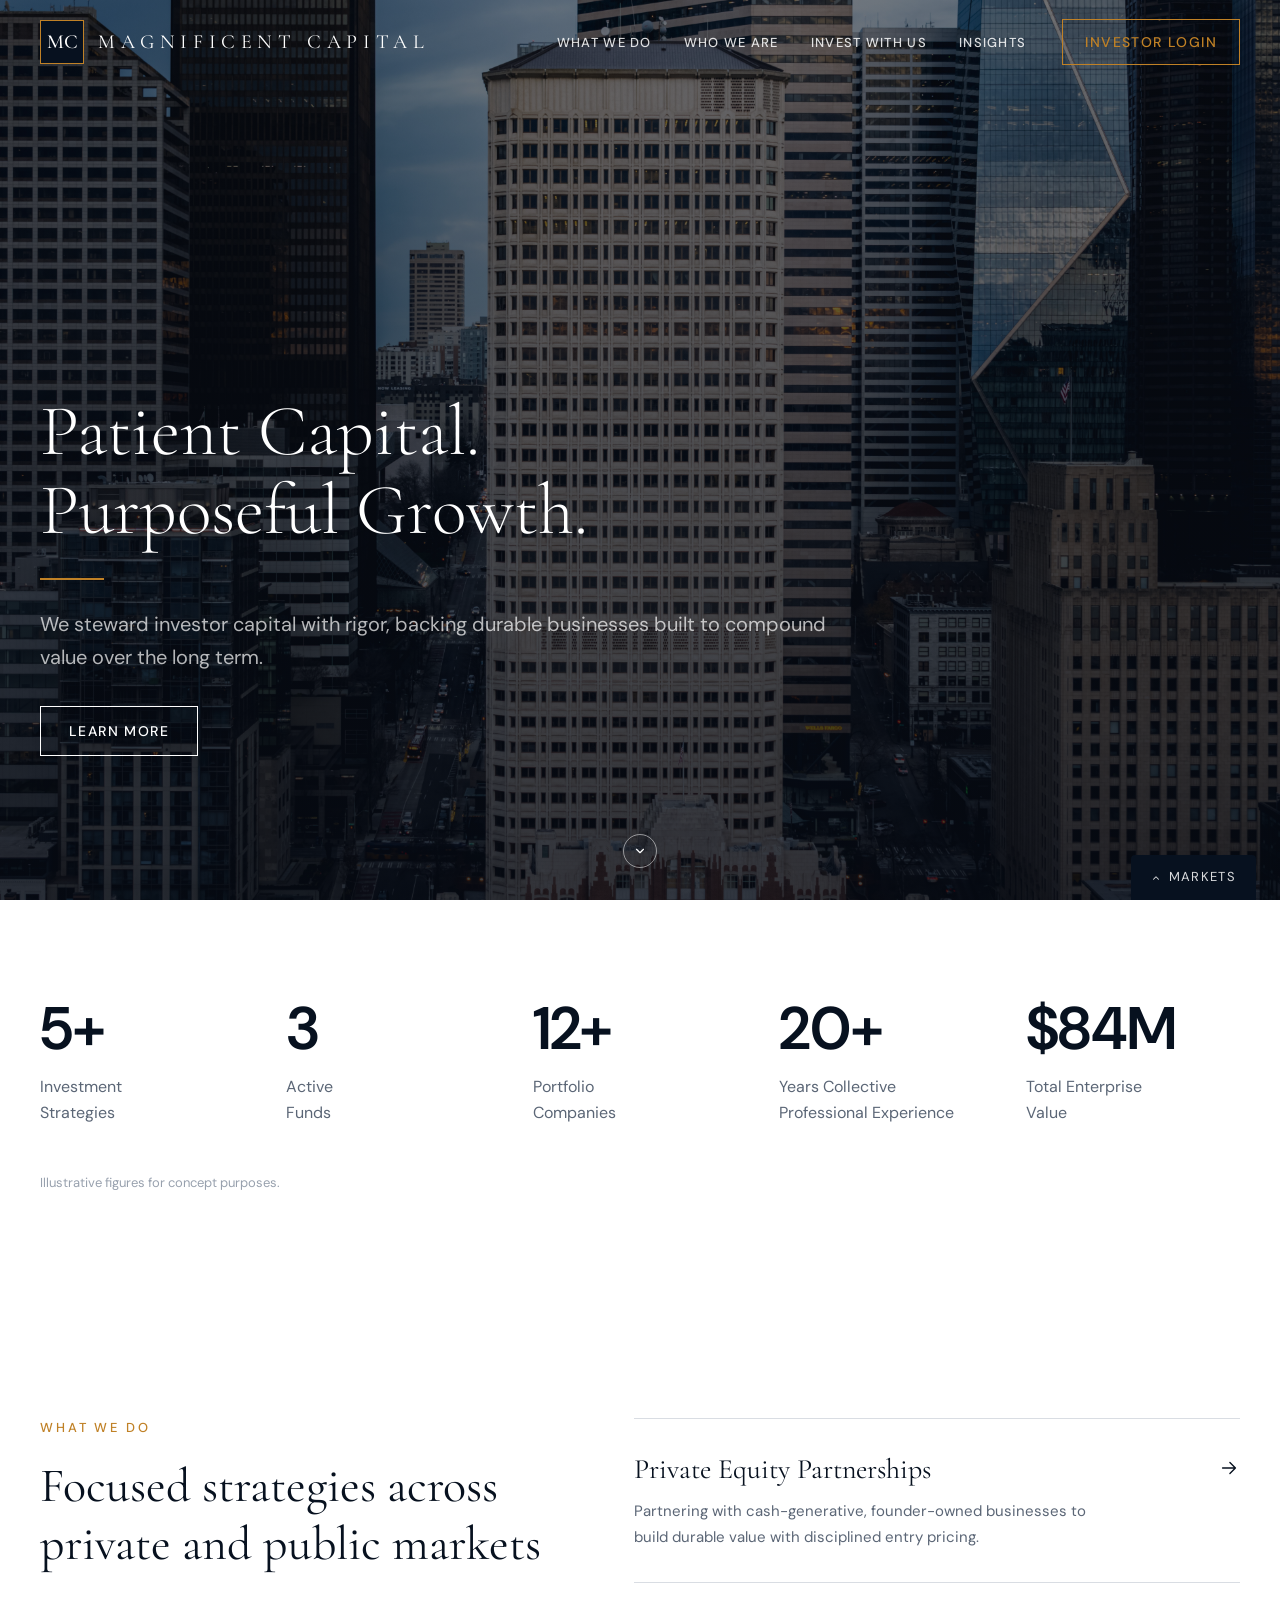
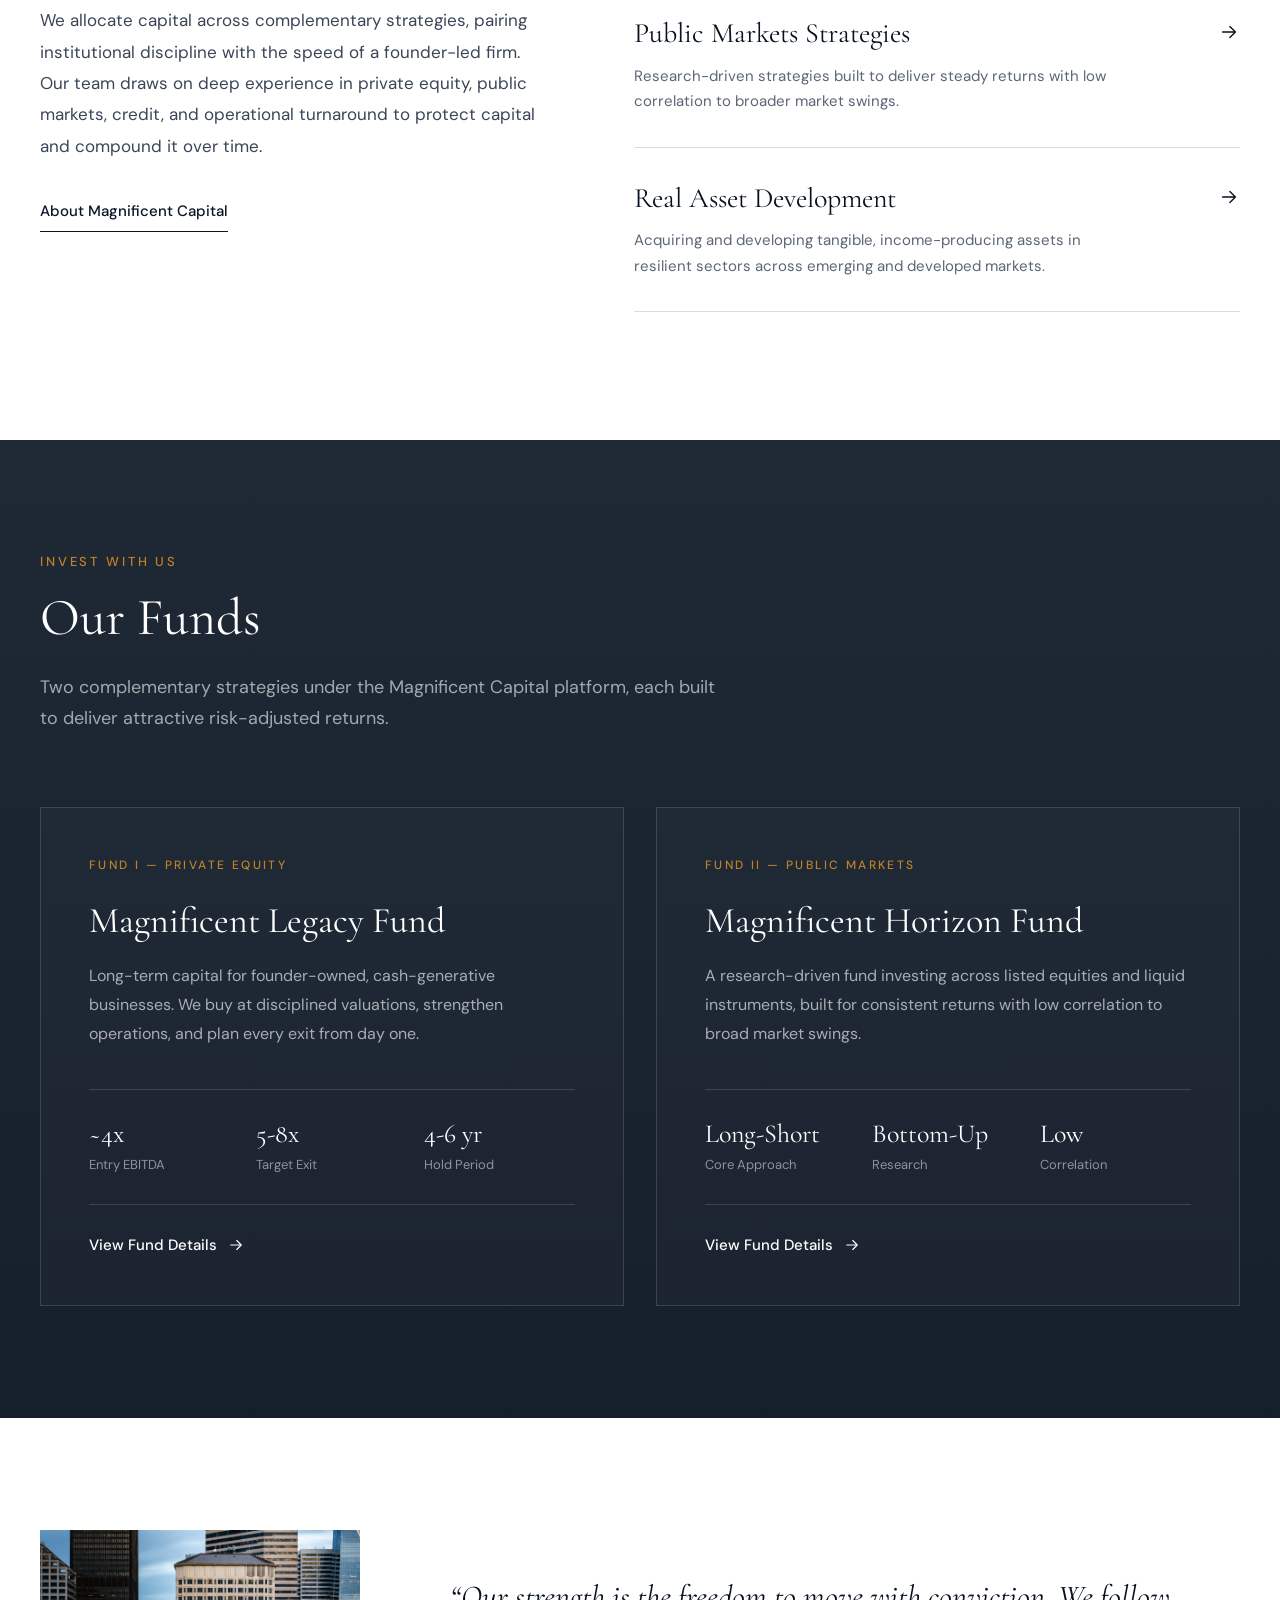
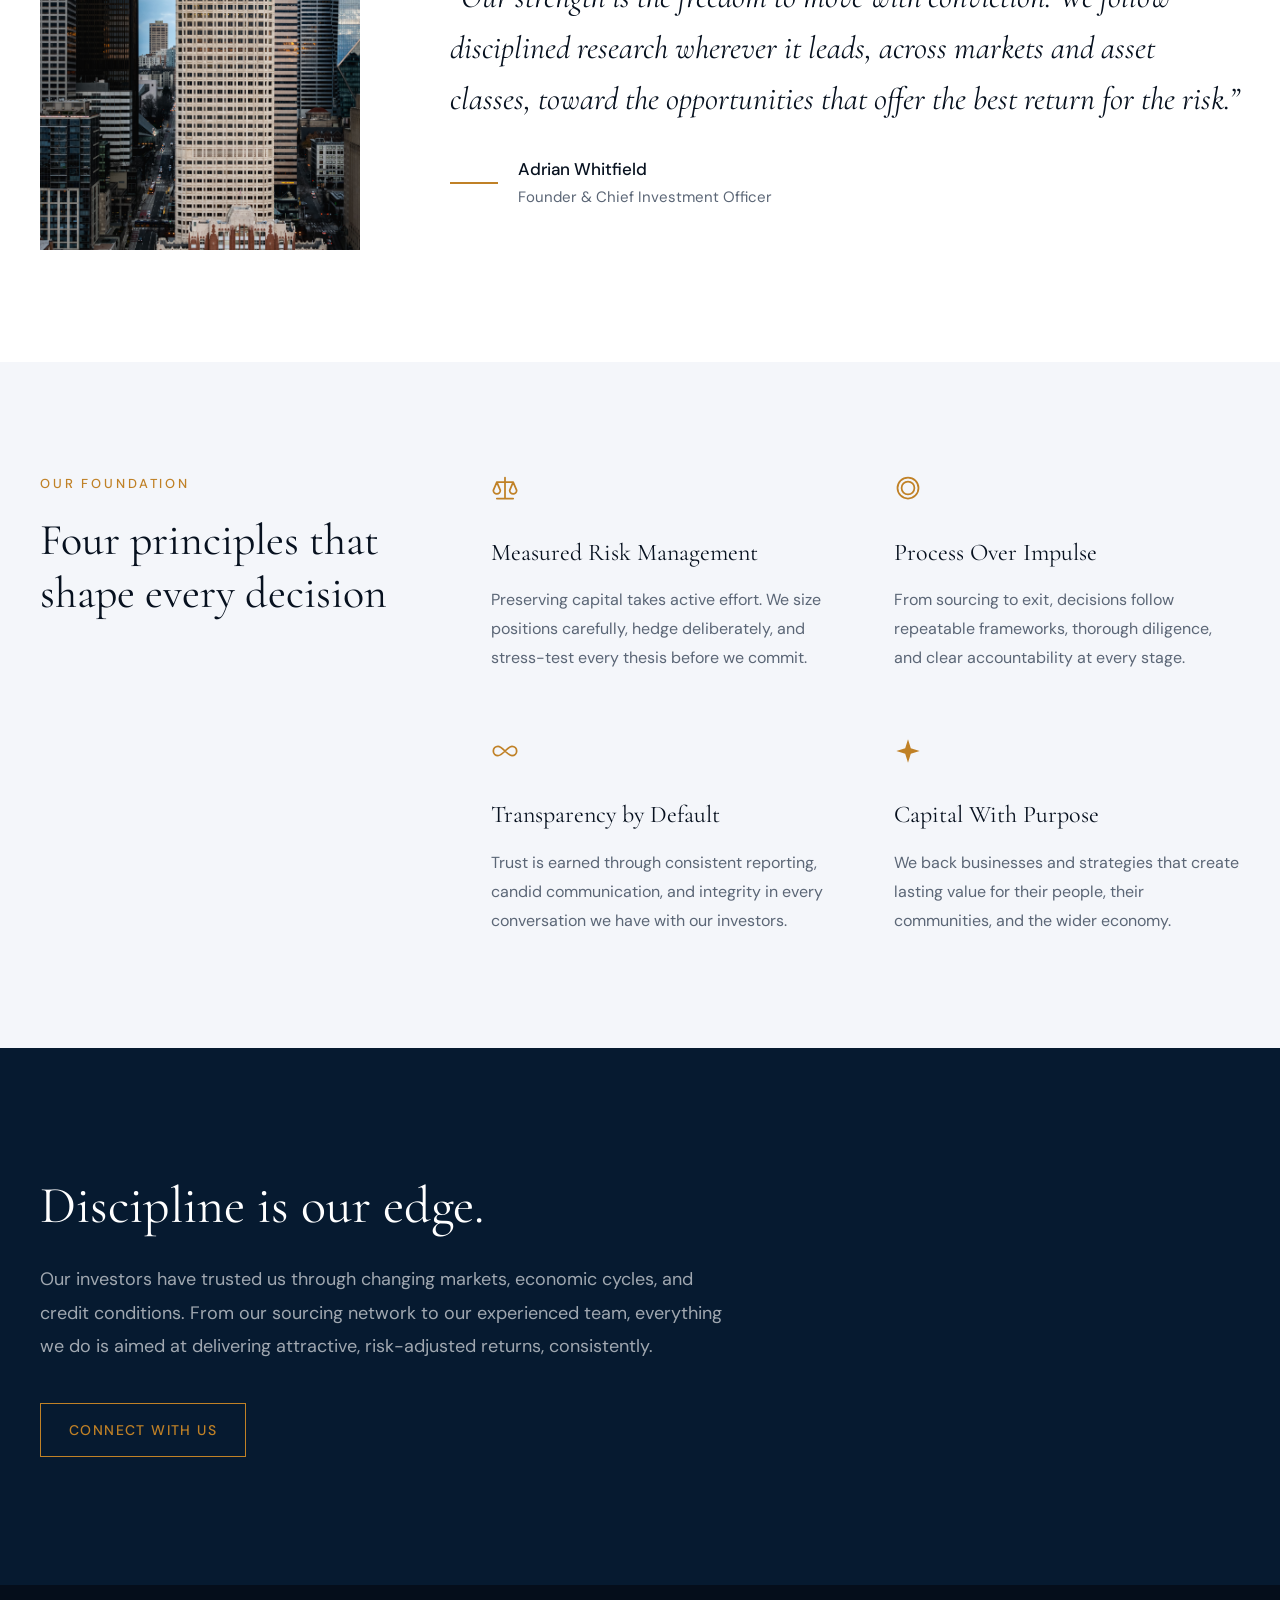
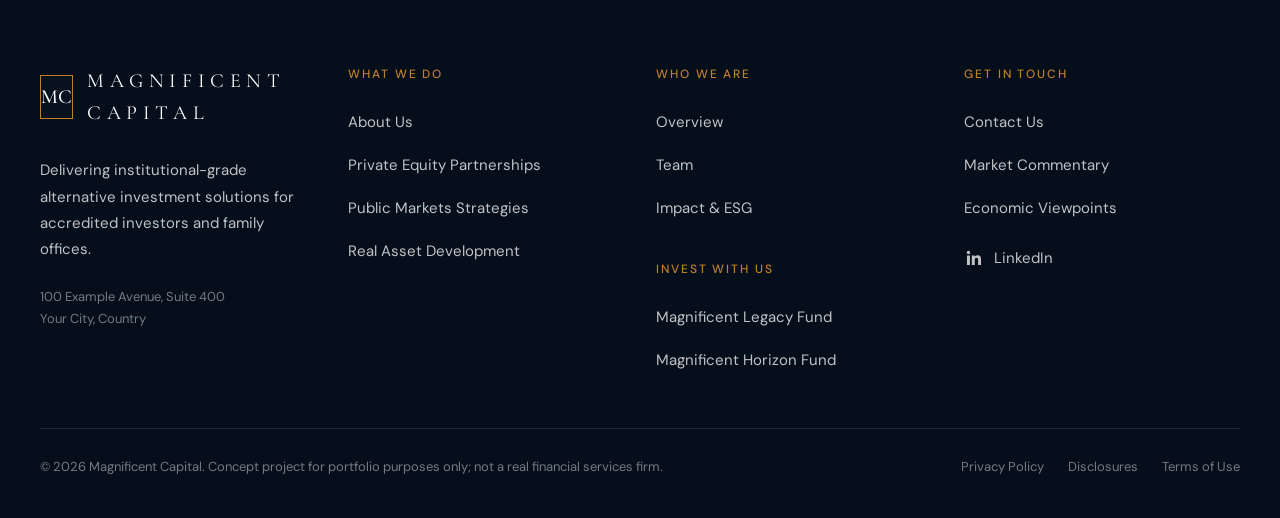
==== index.html @ b7d7e0aa "homepage" ====
<!DOCTYPE html>
<html lang="en">
<head>
  <meta charset="UTF-8">
  <meta name="viewport" content="width=device-width, initial-scale=1">
  <title>Magnificent Capital | Alternative Asset Management</title>
  <meta name="description" content="Magnificent Capital - concept website build.">
  <link rel="preconnect" href="https://fonts.googleapis.com">
  <link rel="preconnect" href="https://fonts.gstatic.com" crossorigin>
  <link href="https://fonts.googleapis.com/css2?family=Cormorant+Garamond:wght@300;400;500&family=DM+Sans:wght@400;500;600&display=swap" rel="stylesheet">
  <link rel="stylesheet" href="css/base.css">
  <link rel="stylesheet" href="css/sections.css">
</head>
<body>

  <header class="site-header" id="header">
    <div class="header-inner">
      <a href="#top" class="brand" aria-label="Magnificent Capital home">
        <span class="brand-mark">MC</span>
        <span class="brand-name">Magnificent Capital</span>
      </a>

      <button class="nav-toggle" aria-expanded="false" aria-controls="primary-nav" aria-label="Toggle menu">
        <span></span><span></span><span></span>
      </button>

      <nav class="primary-nav" id="primary-nav" aria-label="Primary">
        <ul>
          <li><a href="#what-we-do">What We Do</a></li>
          <li><a href="#who-we-are">Who We Are</a></li>
          <li><a href="#invest">Invest With Us</a></li>
          <li><a href="#insights">Insights</a></li>
        </ul>
        <a href="#" class="btn btn-gold">Investor Login</a>
      </nav>
    </div>
  </header>

  <main>
    <section class="hero" id="top">
      <div class="container hero-content">
        <h1>Patient Capital.<br>Purposeful Growth.</h1>
        <span class="hero-rule" aria-hidden="true"></span>
        <p>We steward investor capital with rigor, backing durable businesses built to compound value over the long term.</p>
        <a href="#stats" class="btn">Learn More</a>
      </div>

      <a href="#stats" class="scroll-cue" aria-label="Scroll to next section">
        <svg width="14" height="14" viewBox="0 0 24 24" fill="none" stroke="currentColor" stroke-width="2" stroke-linecap="round" stroke-linejoin="round"><path d="m6 9 6 6 6-6"/></svg>
      </a>
    </section>

    <section class="stats section" id="stats">
      <div class="container">
        <ul class="stats-grid">
          <li>
            <span class="stat-number" data-count="5" data-suffix="+">5+</span>
            <span class="stat-label">Investment<br>Strategies</span>
          </li>
          <li>
            <span class="stat-number" data-count="3">3</span>
            <span class="stat-label">Active<br>Funds</span>
          </li>
          <li>
            <span class="stat-number" data-count="12" data-suffix="+">12+</span>
            <span class="stat-label">Portfolio<br>Companies</span>
          </li>
          <li>
            <span class="stat-number" data-count="20" data-suffix="+">20+</span>
            <span class="stat-label">Years Collective<br>Professional Experience</span>
          </li>
          <li>
            <span class="stat-number" data-count="85" data-prefix="$" data-suffix="M">$85M</span>
            <span class="stat-label">Total Enterprise<br>Value</span>
          </li>
        </ul>
        <p class="stats-note">Illustrative figures for concept purposes.</p>
      </div>
    </section>
    <section class="what-we-do section" id="what-we-do">
        <div class="container wwd-grid">
  
          <div class="wwd-intro">
            <p class="eyebrow">What We Do</p>
            <h2>Focused strategies across private and public markets</h2>
            <p class="wwd-text">
              We allocate capital across complementary strategies, pairing institutional discipline
              with the speed of a founder-led firm. Our team draws on deep experience in private
              equity, public markets, credit, and operational turnaround to protect capital
              and compound it over time.
            </p>
            <a href="#who-we-are" class="link-underline">About Magnificent Capital</a>
          </div>
  
          <ul class="wwd-list">
            <li>
              <a href="#" class="wwd-item">
                <div>
                  <h3>Private Equity Partnerships</h3>
                  <p>Partnering with cash-generative, founder-owned businesses to build durable value with disciplined entry pricing.</p>
                </div>
                <svg class="arrow" width="22" height="22" viewBox="0 0 24 24" fill="none" stroke="currentColor" stroke-width="1.5" stroke-linecap="round" stroke-linejoin="round" aria-hidden="true"><path d="M5 12h14M13 6l6 6-6 6"/></svg>
              </a>
            </li>
            <li>
              <a href="#" class="wwd-item">
                <div>
                  <h3>Public Markets Strategies</h3>
                  <p>Research-driven strategies built to deliver steady returns with low correlation to broader market swings.</p>
                </div>
                <svg class="arrow" width="22" height="22" viewBox="0 0 24 24" fill="none" stroke="currentColor" stroke-width="1.5" stroke-linecap="round" stroke-linejoin="round" aria-hidden="true"><path d="M5 12h14M13 6l6 6-6 6"/></svg>
              </a>
            </li>
            <li>
              <a href="#" class="wwd-item">
                <div>
                  <h3>Real Asset Development</h3>
                  <p>Acquiring and developing tangible, income-producing assets in resilient sectors across emerging and developed markets.</p>
                </div>
                <svg class="arrow" width="22" height="22" viewBox="0 0 24 24" fill="none" stroke="currentColor" stroke-width="1.5" stroke-linecap="round" stroke-linejoin="round" aria-hidden="true"><path d="M5 12h14M13 6l6 6-6 6"/></svg>
              </a>
            </li>
          </ul>
  
        </div>
      </section>
      <section class="funds section" id="invest">
        <div class="container">
  
          <div class="funds-head">
            <p class="eyebrow">Invest With Us</p>
            <h2>Our Funds</h2>
            <p class="funds-lead">
              Two complementary strategies under the Magnificent Capital platform,
              each built to deliver attractive risk-adjusted returns.
            </p>
          </div>
  
          <div class="funds-grid">
  
            <article class="fund-card">
              <p class="fund-tag">Fund I — Private Equity</p>
              <h3>Magnificent Legacy Fund</h3>
              <p class="fund-desc">
                Long-term capital for founder-owned, cash-generative businesses. We buy at
                disciplined valuations, strengthen operations, and plan every exit from day one.
              </p>
              <ul class="fund-metrics">
                <li><span class="metric-value">~4x</span><span class="metric-label">Entry EBITDA</span></li>
                <li><span class="metric-value">5-8x</span><span class="metric-label">Target Exit</span></li>
                <li><span class="metric-value">4-6 yr</span><span class="metric-label">Hold Period</span></li>
              </ul>
              <a href="#" class="fund-link">
                View Fund Details
                <svg width="18" height="18" viewBox="0 0 24 24" fill="none" stroke="currentColor" stroke-width="1.5" stroke-linecap="round" stroke-linejoin="round" aria-hidden="true"><path d="M5 12h14M13 6l6 6-6 6"/></svg>
              </a>
            </article>
  
            <article class="fund-card">
              <p class="fund-tag">Fund II — Public Markets</p>
              <h3>Magnificent Horizon Fund</h3>
              <p class="fund-desc">
                A research-driven fund investing across listed equities and liquid instruments,
                built for consistent returns with low correlation to broad market swings.
              </p>
              <ul class="fund-metrics">
                <li><span class="metric-value">Long-Short</span><span class="metric-label">Core Approach</span></li>
                <li><span class="metric-value">Bottom-Up</span><span class="metric-label">Research</span></li>
                <li><span class="metric-value">Low</span><span class="metric-label">Correlation</span></li>
              </ul>
              <a href="#" class="fund-link">
                View Fund Details
                <svg width="18" height="18" viewBox="0 0 24 24" fill="none" stroke="currentColor" stroke-width="1.5" stroke-linecap="round" stroke-linejoin="round" aria-hidden="true"><path d="M5 12h14M13 6l6 6-6 6"/></svg>
              </a>
            </article>
  
          </div>
        </div>
      </section>
      <section class="quote section" id="who-we-are">
        <div class="container quote-grid">
  
          <div class="quote-media">
            <img src="assets/images/texture-skyline.jpg" alt="City skyline at golden hour" loading="lazy">
          </div>
  
          <figure class="quote-body">
            <blockquote>
              <p>&ldquo;Our strength is the freedom to move with conviction. We follow disciplined research wherever it leads, across markets and asset classes, toward the opportunities that offer the best return for the risk.&rdquo;</p>
            </blockquote>
            <figcaption>
              <span class="quote-rule" aria-hidden="true"></span>
              <div>
                <span class="quote-name">Adrian Whitfield</span>
                <span class="quote-role">Founder &amp; Chief Investment Officer</span>
              </div>
            </figcaption>
          </figure>
  
        </div>
      </section>
      <section class="pillars section" id="foundation">
        <div class="container pillars-grid">
  
          <div class="pillars-intro">
            <p class="eyebrow">Our Foundation</p>
            <h2>Four principles that shape every decision</h2>
          </div>
  
          <ul class="pillars-list">
            <li class="pillar">
              <svg class="pillar-icon" width="28" height="28" viewBox="0 0 24 24" fill="none" stroke="currentColor" stroke-width="1.5" stroke-linecap="round" stroke-linejoin="round" aria-hidden="true"><path d="M12 3v18M5 21h14M5 7h14M5 7l-3 7a3 3 0 0 0 6 0L5 7zM19 7l-3 7a3 3 0 0 0 6 0l-3-7z"/></svg>
              <h3>Measured Risk Management</h3>
              <p>Preserving capital takes active effort. We size positions carefully, hedge deliberately, and stress-test every thesis before we commit.</p>
            </li>
            <li class="pillar">
              <svg class="pillar-icon" width="28" height="28" viewBox="0 0 24 24" fill="none" stroke="currentColor" stroke-width="1.5" aria-hidden="true"><circle cx="12" cy="12" r="9"/><circle cx="12" cy="12" r="5.5"/></svg>
              <h3>Process Over Impulse</h3>
              <p>From sourcing to exit, decisions follow repeatable frameworks, thorough diligence, and clear accountability at every stage.</p>
            </li>
            <li class="pillar">
              <svg class="pillar-icon" width="28" height="28" viewBox="0 0 24 24" fill="none" stroke="currentColor" stroke-width="1.5" stroke-linecap="round" stroke-linejoin="round" aria-hidden="true"><path d="M6 8a4 4 0 1 0 0 8c4 0 8-8 12-8a4 4 0 1 1 0 8c-4 0-8-8-12-8z"/></svg>
              <h3>Transparency by Default</h3>
              <p>Trust is earned through consistent reporting, candid communication, and integrity in every conversation we have with our investors.</p>
            </li>
            <li class="pillar">
              <svg class="pillar-icon" width="28" height="28" viewBox="0 0 24 24" fill="currentColor" aria-hidden="true"><path d="M12 2l2.4 7.6L22 12l-7.6 2.4L12 22l-2.4-7.6L2 12l7.6-2.4z"/></svg>
              <h3>Capital With Purpose</h3>
              <p>We back businesses and strategies that create lasting value for their people, their communities, and the wider economy.</p>
            </li>
          </ul>
  
        </div>
      </section>
  
      <section class="cta section" id="contact">
        <div class="container">
          <h2>Discipline is our edge.</h2>
          <p>
            Our investors have trusted us through changing markets, economic cycles, and credit
            conditions. From our sourcing network to our experienced team, everything we do is
            aimed at delivering attractive, risk-adjusted returns, consistently.
          </p>
          <a href="#" class="btn btn-gold btn-lg">Connect With Us</a>
        </div>
      </section>
  </main>
  <footer class="site-footer">
    <div class="container">

      <div class="footer-grid">

        <div class="footer-brand">
          <a href="#top" class="brand" aria-label="Magnificent Capital home">
            <span class="brand-mark">MC</span>
            <span class="brand-name">Magnificent Capital</span>
          </a>
          <p class="footer-about">
            Delivering institutional-grade alternative investment solutions for
            accredited investors and family offices.
          </p>
          <address class="footer-address">
            100 Example Avenue, Suite 400<br>
            Your City, Country
          </address>
        </div>

        <nav class="footer-col" aria-label="What we do">
          <h4>What We Do</h4>
          <ul>
            <li><a href="#what-we-do">About Us</a></li>
            <li><a href="#">Private Equity Partnerships</a></li>
            <li><a href="#">Public Markets Strategies</a></li>
            <li><a href="#">Real Asset Development</a></li>
          </ul>
        </nav>

        <div class="footer-col">
          <nav aria-label="Who we are">
            <h4>Who We Are</h4>
            <ul>
              <li><a href="#who-we-are">Overview</a></li>
              <li><a href="#">Team</a></li>
              <li><a href="#foundation">Impact &amp; ESG</a></li>
            </ul>
          </nav>
          <nav aria-label="Invest with us" class="footer-subgroup">
            <h4>Invest With Us</h4>
            <ul>
              <li><a href="#invest">Magnificent Legacy Fund</a></li>
              <li><a href="#invest">Magnificent Horizon Fund</a></li>
            </ul>
          </nav>
        </div>

        <nav class="footer-col" aria-label="Get in touch">
          <h4>Get In Touch</h4>
          <ul>
            <li><a href="#contact">Contact Us</a></li>
            <li><a href="#">Market Commentary</a></li>
            <li><a href="#">Economic Viewpoints</a></li>
            <li>
              <a href="#" class="footer-social">
                <svg width="20" height="20" viewBox="0 0 24 24" fill="currentColor" aria-hidden="true"><path d="M20.45 20.45h-3.56v-5.57c0-1.33-.03-3.04-1.85-3.04-1.86 0-2.14 1.45-2.14 2.94v5.67H9.35V9h3.41v1.56h.05c.48-.9 1.64-1.85 3.37-1.85 3.6 0 4.27 2.37 4.27 5.46v6.28zM5.34 7.43a2.06 2.06 0 1 1 0-4.13 2.06 2.06 0 0 1 0 4.13zM7.12 20.45H3.56V9h3.56v11.45z"/></svg>
                LinkedIn
              </a>
            </li>
          </ul>
        </nav>

      </div>

      <div class="footer-bottom">
        <p>&copy; 2026 Magnificent Capital. Concept project for portfolio purposes only; not a real financial services firm.</p>
        <ul>
          <li><a href="#">Privacy Policy</a></li>
          <li><a href="#">Disclosures</a></li>
          <li><a href="#">Terms of Use</a></li>
        </ul>
      </div>

    </div>
  </footer>

  <button class="markets-tab" type="button">
    <svg width="10" height="10" viewBox="0 0 24 24" fill="none" stroke="currentColor" stroke-width="2.5" stroke-linecap="round" stroke-linejoin="round"><path d="m6 15 6-6 6 6"/></svg>
    Markets
  </button>

  <script src="js/main.js"></script>
</body>
</html>
---- css/base.css ----
:root {
    --color-navy: #07111f;
    --color-ink: #0a1628;
    --color-gold: #C08126;
    --color-white: #ffffff;
    --color-muted: #5b6676;
  
    --font-heading: "Cormorant Garamond", Georgia, serif;
    --font-body: "DM Sans", system-ui, sans-serif;
  
    --container: 1240px;
    --gutter: clamp(1.25rem, 4vw, 2.5rem);
    --section-space: clamp(3.5rem, 8vw, 6rem);
    --header-h: 84px;
  }
  
  *, *::before, *::after { box-sizing: border-box; margin: 0; padding: 0; }
  html { scroll-behavior: smooth; }
  body { font-family: var(--font-body); color: var(--color-ink); line-height: 1.6; -webkit-font-smoothing: antialiased; }
  body.nav-open { overflow: hidden; }
  img { max-width: 100%; display: block; }
  ul { list-style: none; }
  a { color: inherit; text-decoration: none; }
  button { font: inherit; cursor: pointer; background: none; border: 0; color: inherit; }
  
  .container { width: min(100% - 2 * var(--gutter), var(--container)); margin-inline: auto; }
  .section { padding-block: var(--section-space); }
  
  .btn {
    display: inline-block;
    font-family: var(--font-body);
    font-weight: 500;
    font-size: 14px;
    line-height: 20px;
    letter-spacing: 0.1em;
    text-transform: uppercase;
    padding: 14px 28px;
    border: 1px solid var(--color-white);
    color: var(--color-white);
    transition: background .25s ease, color .25s ease, border-color .25s ease;
  }
  .btn:hover { background: var(--color-white); color: var(--color-navy); }
  .btn-gold { border-color: var(--color-gold); color: var(--color-gold); padding: 12px 22px; }
  .btn-gold:hover { background: var(--color-gold); border-color: var(--color-gold); color: var(--color-white); }

  /* Keeps anchored sections clear of the fixed header */
.section[id] { scroll-margin-top: var(--header-h); }

.eyebrow {
  font-family: var(--font-body);
  font-weight: 500;
  font-size: 13px;
  line-height: 20px;
  letter-spacing: 0.22em;
  text-transform: uppercase;
  color: var(--color-gold);
}

.link-underline {
  display: inline-block;
  font-weight: 500;
  font-size: 15px;
  color: var(--color-ink);
  padding-bottom: 8px;
  border-bottom: 1px solid var(--color-ink);
  transition: color .2s ease, border-color .2s ease;
}
.link-underline:hover { color: var(--color-gold); border-color: var(--color-gold); }
---- css/sections.css ----
/* ---------- Header ---------- */
.site-header {
    position: fixed;
    inset: 0 0 auto 0;
    z-index: 100;
    height: var(--header-h);
    transition: background .3s ease, backdrop-filter .3s ease;
  }
  .site-header.is-scrolled {
    background: rgba(7, 17, 31, 0.92);
    backdrop-filter: blur(8px);
  }
  .header-inner {
    height: 100%;
    width: min(100% - 2 * var(--gutter), 1400px);
    margin-inline: auto;
    display: flex;
    align-items: center;
    justify-content: space-between;
    gap: 1.5rem;
  }
  
  .brand { display: flex; align-items: center; gap: 14px; }
  .brand-mark {
    display: grid; place-items: center;
    width: 44px; height: 44px;
    background: var(--color-navy);
    border: 1px solid var(--color-gold);
    font-family: var(--font-heading);
    font-size: 20px; font-weight: 500;
    color: var(--color-white);
  }
  .brand-name {
    font-family: var(--font-heading);
    font-size: clamp(14px, 3.6vw, 20px);
    letter-spacing: 0.28em;
    text-transform: uppercase;
    color: var(--color-white);
  }
  
  .primary-nav { display: flex; align-items: center; gap: 2.25rem; }
  .primary-nav ul { display: flex; gap: 2rem; }
  .primary-nav ul a {
    font-weight: 500;
    font-size: 13px;
    letter-spacing: 0.1em;
    text-transform: uppercase;
    color: rgba(255, 255, 255, 0.85);
    transition: color .2s ease;
  }
  .primary-nav ul a:hover { color: var(--color-gold); }
  
  /* Hamburger (hidden on desktop) */
  .nav-toggle { display: none; width: 44px; height: 44px; flex-direction: column; justify-content: center; align-items: center; gap: 6px; }
  .nav-toggle span { width: 24px; height: 1.5px; background: var(--color-white); transition: transform .3s ease, opacity .2s ease; }
  .nav-toggle[aria-expanded="true"] span:nth-child(1) { transform: translateY(7.5px) rotate(45deg); }
  .nav-toggle[aria-expanded="true"] span:nth-child(2) { opacity: 0; }
  .nav-toggle[aria-expanded="true"] span:nth-child(3) { transform: translateY(-7.5px) rotate(-45deg); }
  
  @media (max-width: 1099px) {
    .primary-nav { gap: 1.5rem; }
    .primary-nav ul { gap: 1.25rem; }
  }
  
  @media (max-width: 899px) {
    .nav-toggle { display: flex; }
    .primary-nav {
      position: fixed;
      inset: var(--header-h) 0 0 0;
      flex-direction: column;
      align-items: flex-start;
      gap: 2rem;
      padding: 2.5rem var(--gutter);
      background: var(--color-navy);
      opacity: 0;
      visibility: hidden;
      transform: translateY(-8px);
      transition: opacity .3s ease, transform .3s ease, visibility .3s;
    }
    .primary-nav.is-open { opacity: 1; visibility: visible; transform: none; }
    .primary-nav ul { flex-direction: column; gap: 1.5rem; }
    .primary-nav ul a { font-size: 16px; }
  }
  
  /* ---------- Hero ---------- */
  .hero {
    position: relative;
    min-height: 100vh;
    min-height: 100svh;
    display: flex;
    align-items: flex-end;
    padding-block: calc(var(--header-h) + 2rem) clamp(6rem, 16vh, 10rem);
    background:
      linear-gradient(180deg, rgba(5, 10, 20, 0.55) 0%, rgba(5, 10, 20, 0.78) 100%),
      url("../assets/images/texture-skyline.jpg") center / cover no-repeat;
    color: var(--color-white);
  }
  .hero-content { max-width: 1240px; }
  .hero-content > * { max-width: 800px; }
  
  .hero h1 {
    font-family: var(--font-heading);
    font-weight: 300;
    font-size: clamp(2.5rem, 7vw, 4.5rem); /* 72px on desktop */
    line-height: 1.1;                      /* ~79px */
    color: var(--color-white);
  }
  .hero-rule {
    display: block;
    width: 64px; height: 2px;
    margin-block: 1.75rem;
    background: var(--color-gold);
  }
  .hero p {
    font-weight: 400;
    font-size: clamp(1rem, 2vw, 1.25rem);  /* 20px on desktop */
    line-height: 1.65;                     /* ~33px */
    color: rgba(255, 255, 255, 0.7);
    margin-bottom: 2rem;
  }
  
  .scroll-cue {
    position: absolute;
    left: 50%; bottom: 2rem;
    transform: translateX(-50%);
    display: grid; place-items: center;
    width: 34px; height: 34px;
    border: 1px solid rgba(255, 255, 255, 0.5);
    border-radius: 50%;
    color: var(--color-white);
    animation: nudge 2s ease-in-out infinite;
  }
  @keyframes nudge { 50% { transform: translate(-50%, 6px); } }
  
  /* ---------- Stats ---------- */
  .stats { background: var(--color-white); }
  .stats-grid {
    display: grid;
    grid-template-columns: repeat(2, 1fr);
    gap: 2.5rem 1.5rem;
  }
  .stat-number {
    display: block;
    font-weight: 600;
    font-size: clamp(2.5rem, 6vw, 3.75rem);
    line-height: 1.1;
    letter-spacing: -0.02em;
    color: var(--color-navy);
  }
  .stat-label {
    display: block;
    margin-top: 0.75rem;
    font-size: 1rem;
    line-height: 1.6;
    color: var(--color-muted);
  }
  .stats-note {
    margin-top: 3rem;
    font-size: 0.8125rem;
    color: #98a1ae;
  }
  
  @media (min-width: 640px) {
    .stats-grid { grid-template-columns: repeat(3, 1fr); }
  }
  @media (min-width: 1024px) {
    .stats-grid { grid-template-columns: repeat(5, 1fr); gap: 2rem; }
  }
  
  /* ---------- Markets tab ---------- */
  .markets-tab {
    position: fixed;
    right: clamp(0.75rem, 2vw, 1.5rem);
    bottom: 0;
    z-index: 90;
    display: flex; align-items: center; gap: 8px;
    padding: 12px 20px;
    background: var(--color-navy);
    color: rgba(255, 255, 255, 0.85);
    font-size: 13px;
    letter-spacing: 0.1em;
    text-transform: uppercase;
    border-radius: 4px 4px 0 0;
  }

  /* ---------- What We Do ---------- */
.what-we-do { background: var(--color-white); padding-block: clamp(4rem, 10vw, 8rem); }

.wwd-grid {
  display: grid;
  grid-template-columns: 1fr;
  gap: 3rem;
  align-items: start;
}

.wwd-intro .eyebrow { margin-bottom: 1.25rem; }
.wwd-intro h2 {
  font-family: var(--font-heading);
  font-weight: 400;
  font-size: clamp(2rem, 4.5vw, 3rem);
  line-height: 1.2;
  color: var(--color-navy);
  margin-bottom: 2rem;
}
.wwd-text {
  font-size: clamp(1rem, 1.4vw, 1.0625rem);
  line-height: 1.85;
  color: #3a4556;
  margin-bottom: 2.25rem;
  max-width: 520px;
}

.wwd-list { border-bottom: 1px solid #d9dde3; }
.wwd-list li { border-top: 1px solid #d9dde3; }

.wwd-item {
  display: flex;
  align-items: flex-start;
  justify-content: space-between;
  gap: 1.5rem;
  padding: 2rem 0;
}
.wwd-item h3 {
  font-family: var(--font-heading);
  font-weight: 400;
  font-size: clamp(1.4rem, 2.4vw, 1.75rem);
  line-height: 1.3;
  color: var(--color-navy);
  margin-bottom: 0.75rem;
  transition: color .25s ease;
}
.wwd-item p {
  font-size: 15px;
  line-height: 1.7;
  color: var(--color-muted);
  max-width: 480px;
}
.wwd-item .arrow {
  flex-shrink: 0;
  margin-top: 6px;
  color: var(--color-navy);
  transition: transform .25s ease, color .25s ease;
}
.wwd-item:hover h3,
.wwd-item:hover .arrow { color: var(--color-gold); }
.wwd-item:hover .arrow { transform: translateX(6px); }

@media (min-width: 900px) {
  .wwd-grid {
    grid-template-columns: 5fr 6fr;
    gap: clamp(3rem, 7vw, 7rem);
  }
}
/* ---------- Funds ---------- */
.funds {
    color: var(--color-white);
    padding-block: clamp(4rem, 10vw, 7rem);
    background:
      linear-gradient(rgba(7, 17, 31, 0.9), rgba(7, 17, 31, 0.94)),
      url("../assets/images/texture-skyline.jpg") center / cover no-repeat;
  }
  @media (min-width: 1024px) {
    .funds { background-attachment: scroll, fixed; } /* subtle parallax on desktop only */
  }
  
  .funds-head { max-width: 680px; margin-bottom: clamp(2.5rem, 6vw, 4.5rem); }
  .funds-head .eyebrow { margin-bottom: 1rem; }
  .funds-head h2 {
    font-family: var(--font-heading);
    font-weight: 400;
    font-size: clamp(2.25rem, 5vw, 3.25rem);
    line-height: 1.15;
    margin-bottom: 1.5rem;
  }
  .funds-lead {
    font-size: clamp(1rem, 1.6vw, 1.125rem);
    line-height: 1.75;
    color: rgba(255, 255, 255, 0.6);
  }
  
  .funds-grid {
    display: grid;
    grid-template-columns: 1fr;
    gap: 1.5rem;
  }
  @media (min-width: 900px) {
    .funds-grid { grid-template-columns: 1fr 1fr; gap: 2rem; }
  }
  
  .fund-card {
    display: flex;
    flex-direction: column;
    padding: clamp(1.5rem, 4vw, 3rem);
    border: 1px solid rgba(255, 255, 255, 0.14);
    background: rgba(255, 255, 255, 0.02);
    transition: border-color .3s ease, background .3s ease;
  }
  .fund-card:hover {
    border-color: rgba(192, 129, 38, 0.6);
    background: rgba(255, 255, 255, 0.04);
  }
  
  .fund-tag {
    font-weight: 500;
    font-size: 12px;
    letter-spacing: 0.2em;
    text-transform: uppercase;
    color: var(--color-gold);
    margin-bottom: 1.5rem;
  }
  .fund-card h3 {
    font-family: var(--font-heading);
    font-weight: 400;
    font-size: clamp(1.75rem, 3.2vw, 2.25rem);
    line-height: 1.2;
    margin-bottom: 1.25rem;
  }
  .fund-desc {
    font-size: 1rem;
    line-height: 1.8;
    color: rgba(255, 255, 255, 0.62);
    margin-bottom: 2.5rem;
  }
  
  .fund-metrics {
    display: grid;
    grid-template-columns: repeat(3, 1fr);
    gap: 1rem;
    margin-top: auto;               /* pushes metrics + link to the bottom so cards align */
    padding-block: 1.75rem;
    border-block: 1px solid rgba(255, 255, 255, 0.14);
  }
  .metric-value {
    display: block;
    font-family: var(--font-heading);
    font-size: clamp(1.25rem, 2.6vw, 1.625rem);
    line-height: 1.2;
    margin-bottom: 0.4rem;
  }
  .metric-label {
    display: block;
    font-size: 13px;
    color: rgba(255, 255, 255, 0.5);
  }
  
  .fund-link {
    display: inline-flex;
    align-items: center;
    gap: 10px;
    align-self: flex-start;
    margin-top: 1.75rem;
    font-weight: 500;
    font-size: 15px;
    color: var(--color-white);
    transition: color .2s ease;
  }
  .fund-link svg { transition: transform .25s ease; }
  .fund-link:hover { color: var(--color-gold); }
  .fund-link:hover svg { transform: translateX(6px); }
  /* ---------- Founder Quote ---------- */
.quote {
    background: var(--color-white);
    padding-block: clamp(4rem, 9vw, 7rem);
  }
  
  .quote-grid {
    display: grid;
    grid-template-columns: 1fr;
    gap: 2.5rem;
    align-items: center;
  }
  
  .quote-media {
    width: min(100%, 320px);
    aspect-ratio: 1 / 1;
    overflow: hidden;
  }
  .quote-media img {
    width: 100%;
    height: 100%;
    object-fit: cover;
    object-position: 25% center; /* keeps the tallest tower in frame */
  }
  
  .quote-body blockquote p {
    font-family: var(--font-heading);
    font-style: italic;
    font-weight: 400;
    font-size: clamp(1.4rem, 3vw, 2rem);
    line-height: 1.6;
    color: var(--color-navy);
  }
  
  .quote-body figcaption {
    display: flex;
    align-items: center;
    gap: 1.25rem;
    margin-top: 2rem;
  }
  .quote-rule {
    flex-shrink: 0;
    width: 48px;
    height: 2px;
    background: var(--color-gold);
  }
  .quote-name {
    display: block;
    font-weight: 500;
    font-size: 1.0625rem;
    color: var(--color-navy);
  }
  .quote-role {
    display: block;
    font-size: 0.9375rem;
    color: var(--color-muted);
    margin-top: 2px;
  }
  
  @media (min-width: 900px) {
    .quote-grid {
      grid-template-columns: 320px 1fr;
      gap: clamp(3rem, 7vw, 6.5rem);
    }
  }
  /* ---------- Pillars ---------- */
.pillars {
    background: #f4f6fa;
    padding-block: clamp(4rem, 9vw, 7rem);
  }
  .pillars-grid {
    display: grid;
    grid-template-columns: 1fr;
    gap: 3rem;
  }
  .pillars-intro .eyebrow { margin-bottom: 1.25rem; }
  .pillars-intro h2 {
    font-family: var(--font-heading);
    font-weight: 400;
    font-size: clamp(2rem, 4vw, 2.75rem);
    line-height: 1.2;
    color: var(--color-navy);
    max-width: 420px;
  }
  
  .pillars-list {
    display: grid;
    grid-template-columns: 1fr;
    gap: 3rem 3.5rem;
  }
  .pillar-icon { color: var(--color-gold); margin-bottom: 1.5rem; }
  .pillar h3 {
    font-family: var(--font-heading);
    font-weight: 400;
    font-size: clamp(1.3rem, 2vw, 1.5rem);
    color: var(--color-navy);
    margin-bottom: 0.9rem;
  }
  .pillar p {
    font-size: 1rem;
    line-height: 1.8;
    color: var(--color-muted);
  }
  
  @media (min-width: 640px) {
    .pillars-list { grid-template-columns: 1fr 1fr; gap: 4rem 3.5rem; }
  }
  @media (min-width: 900px) {
    .pillars-grid { grid-template-columns: 1fr 2fr; gap: clamp(3rem, 6vw, 6rem); }
  }
  
  /* ---------- CTA ---------- */
  .cta {
    background: #061a30;
    color: var(--color-white);
    padding-block: clamp(4.5rem, 10vw, 8rem);
  }
  .cta .container > * { max-width: 700px; }
  .cta h2 {
    font-family: var(--font-heading);
    font-weight: 400;
    font-size: clamp(2.25rem, 5vw, 3.25rem);
    line-height: 1.15;
    margin-bottom: 1.75rem;
  }
  .cta p {
    font-size: clamp(1rem, 1.6vw, 1.125rem);
    line-height: 1.85;
    color: rgba(255, 255, 255, 0.62);
    margin-bottom: 2.5rem;
  }
  .btn-lg { padding: 16px 28px; }
  
  /* ---------- Footer ---------- */
  .site-footer {
    background: #050e1b;
    color: rgba(255, 255, 255, 0.75);
    padding-top: clamp(3.5rem, 7vw, 5rem);
  }
  .footer-grid {
    display: grid;
    grid-template-columns: 1fr;
    gap: 2.5rem;
    padding-bottom: 3.5rem;
  }
  @media (min-width: 640px) {
    .footer-grid { grid-template-columns: 1fr 1fr; gap: 3rem 2rem; }
  }
  @media (min-width: 1024px) {
    .footer-grid { grid-template-columns: repeat(4, 1fr); gap: 2rem; }
  }
  
  .footer-about {
    margin-top: 1.75rem;
    font-size: 15px;
    line-height: 1.75;
    max-width: 300px;
  }
  .footer-address {
    margin-top: 1.5rem;
    font-style: normal;
    font-size: 13px;
    line-height: 1.7;
    color: rgba(255, 255, 255, 0.45);
  }
  
  .footer-col h4 {
    font-weight: 500;
    font-size: 12px;
    letter-spacing: 0.16em;
    text-transform: uppercase;
    color: var(--color-gold);
    margin-bottom: 1.5rem;
  }
  .footer-col ul { display: grid; gap: 1.1rem; }
  .footer-col a {
    font-size: 15px;
    transition: color .2s ease;
  }
  .footer-col a:hover { color: var(--color-gold); }
  .footer-subgroup { margin-top: 2.5rem; }
  
  .footer-social { display: inline-flex; align-items: center; gap: 10px; margin-top: 0.5rem; }
  
  .footer-bottom {
    display: flex;
    flex-wrap: wrap;
    justify-content: space-between;
    gap: 1rem 2rem;
    padding-block: 1.75rem 2.5rem;
    border-top: 1px solid rgba(255, 255, 255, 0.1);
    font-size: 13px;
    color: rgba(255, 255, 255, 0.45);
  }
  .footer-bottom ul { display: flex; flex-wrap: wrap; gap: 0.5rem 1.5rem; }
  .footer-bottom a { transition: color .2s ease; }
  .footer-bottom a:hover { color: var(--color-white); }
  
  /* Keeps the fixed Markets tab from covering the copyright line on small screens */
  @media (max-width: 639px) {
    .footer-bottom { padding-bottom: 5rem; }
  }
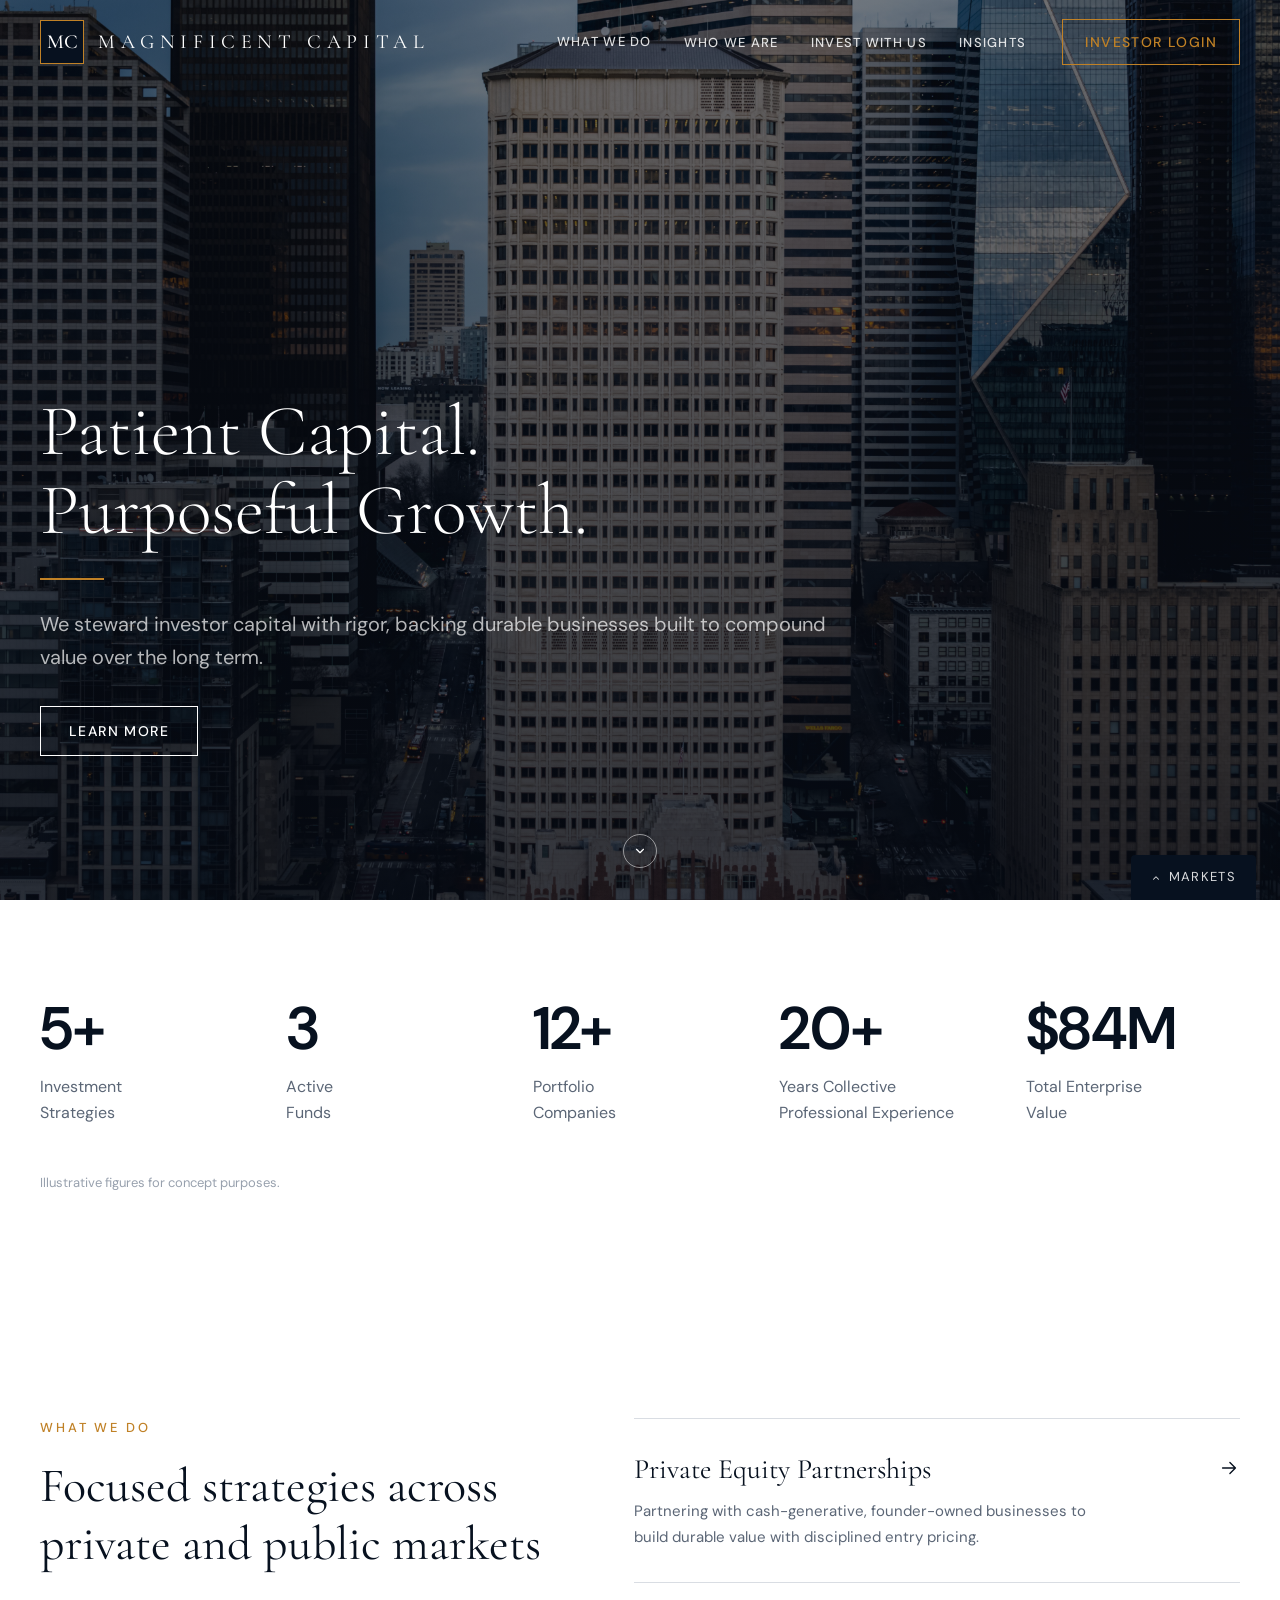
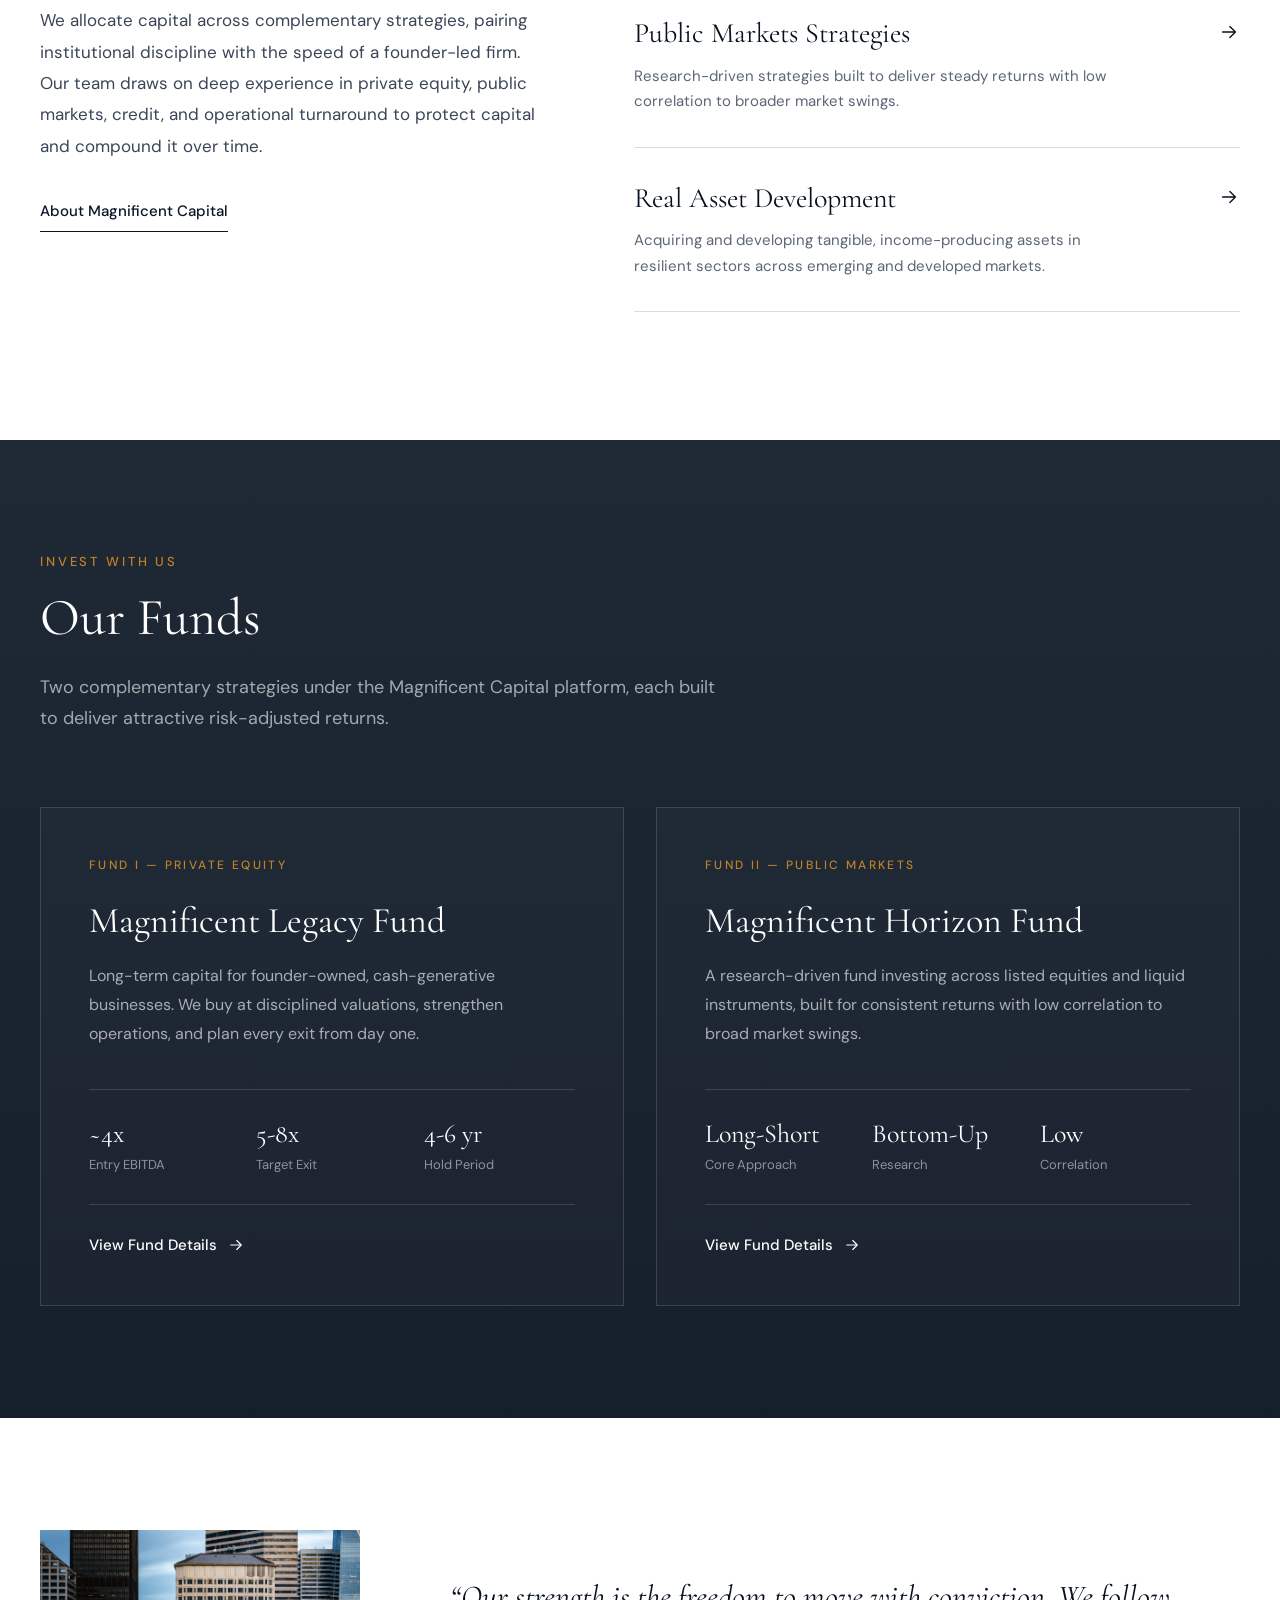
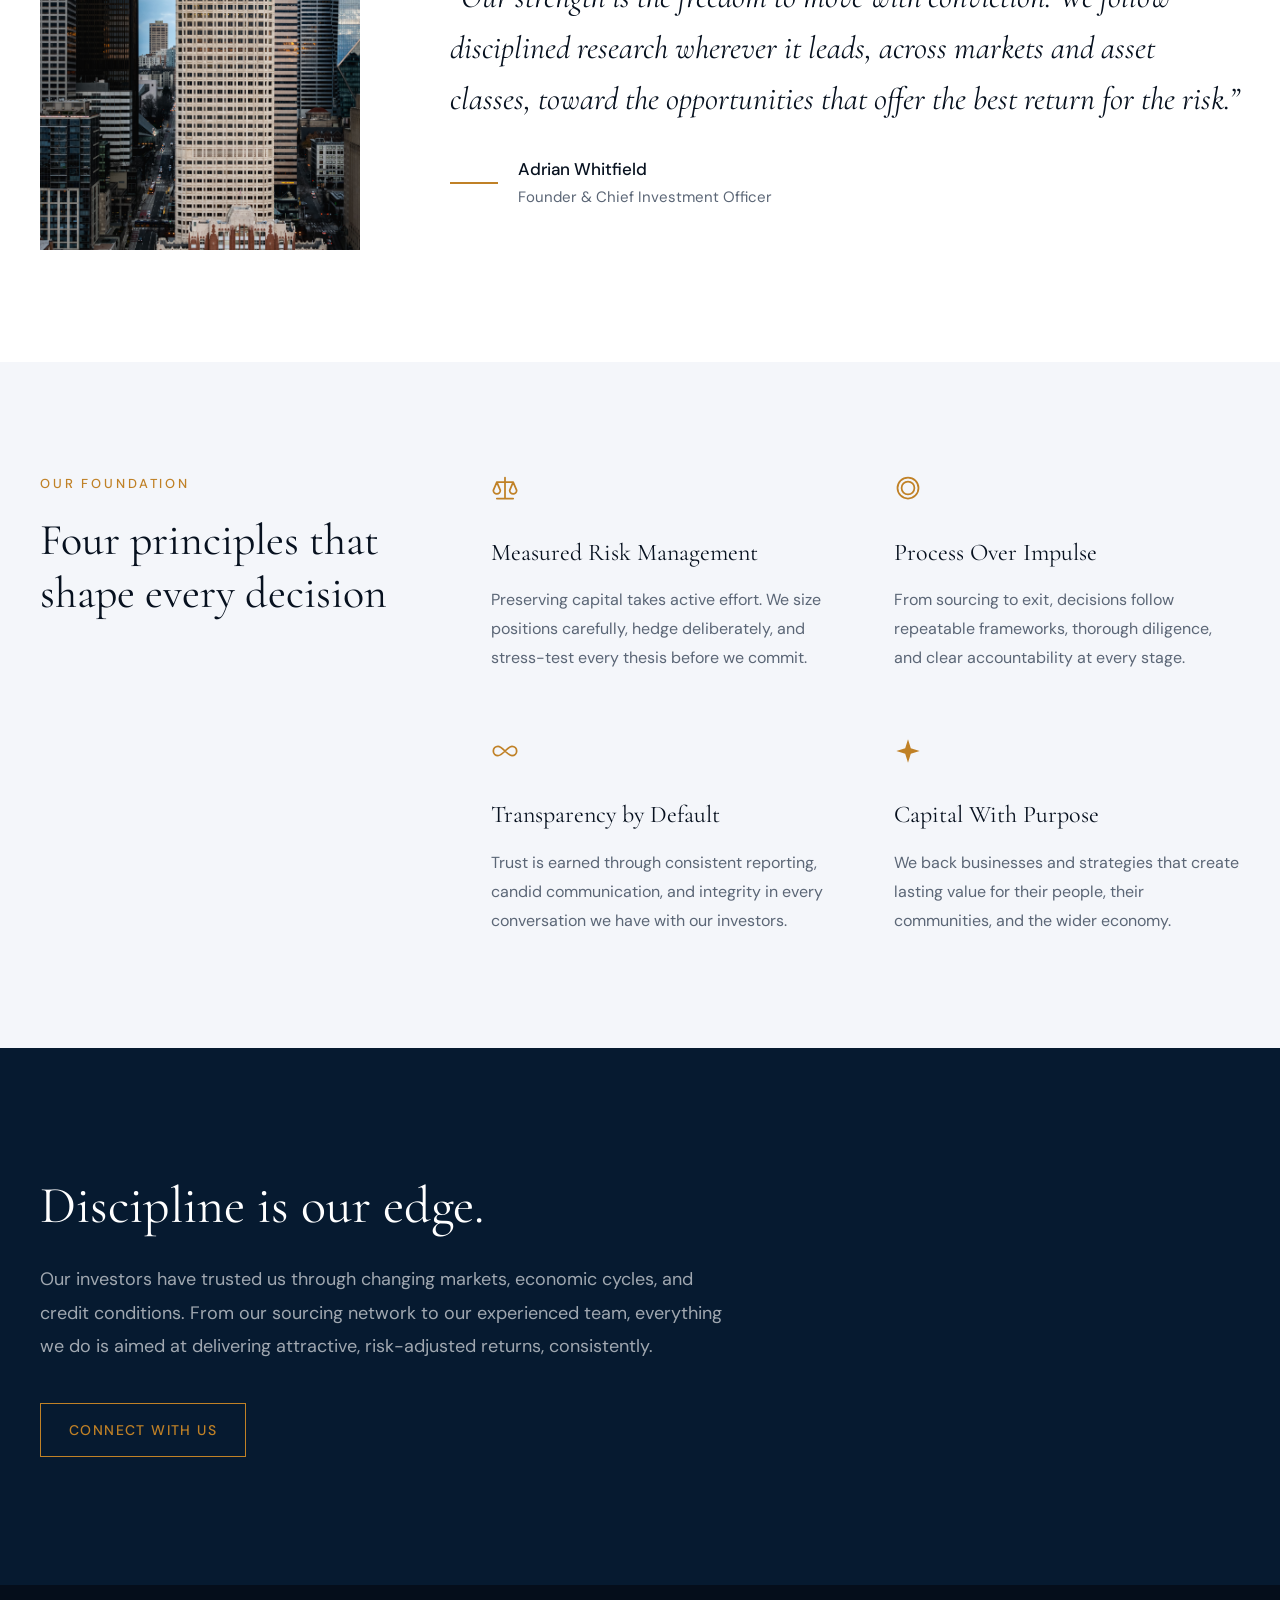
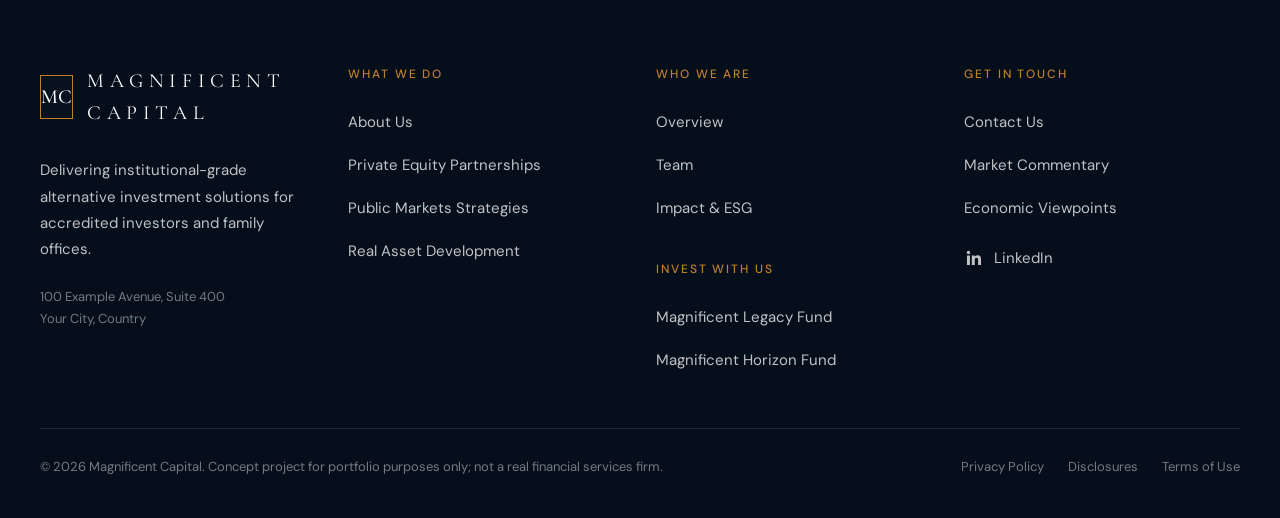
==== commit 2b95f1dd: "full homepage" ====
--- a/index.html
+++ b/index.html
@@ -26,7 +26,15 @@
 
       <nav class="primary-nav" id="primary-nav" aria-label="Primary">
         <ul>
-          <li><a href="#what-we-do">What We Do</a></li>
+            <li class="has-dropdown">
+                <a href="#what-we-do">What We Do</a>
+                <ul class="dropdown">
+                  <li><a href="#who-we-are">About Us</a></li>
+                  <li><a href="#what-we-do">Private Equity Partnerships</a></li>
+                  <li><a href="#what-we-do">Public Markets Strategies</a></li>
+                  <li><a href="#what-we-do">Real Asset Development</a></li>
+                </ul>
+            </li>
           <li><a href="#who-we-are">Who We Are</a></li>
           <li><a href="#invest">Invest With Us</a></li>
           <li><a href="#insights">Insights</a></li>
--- a/css/sections.css
+++ b/css/sections.css
@@ -1,5 +1,7 @@
-/* ---------- Header ---------- */
-.site-header {
+/* =========================================================
+   Header
+   ========================================================= */
+   .site-header {
     position: fixed;
     inset: 0 0 auto 0;
     z-index: 100;
@@ -10,6 +12,11 @@
     background: rgba(7, 17, 31, 0.92);
     backdrop-filter: blur(8px);
   }
+  /* Subpages: solid header from the start (no hero behind it) */
+  .site-header.is-solid {
+    background: var(--color-navy);
+  }
+  
   .header-inner {
     height: 100%;
     width: min(100% - 2 * var(--gutter), 1400px);
@@ -39,7 +46,7 @@
   }
   
   .primary-nav { display: flex; align-items: center; gap: 2.25rem; }
-  .primary-nav ul { display: flex; gap: 2rem; }
+  .primary-nav ul { display: flex; align-items: center; gap: 2rem; }
   .primary-nav ul a {
     font-weight: 500;
     font-size: 13px;
@@ -51,8 +58,19 @@
   .primary-nav ul a:hover { color: var(--color-gold); }
   
   /* Hamburger (hidden on desktop) */
-  .nav-toggle { display: none; width: 44px; height: 44px; flex-direction: column; justify-content: center; align-items: center; gap: 6px; }
-  .nav-toggle span { width: 24px; height: 1.5px; background: var(--color-white); transition: transform .3s ease, opacity .2s ease; }
+  .nav-toggle {
+    display: none;
+    width: 44px; height: 44px;
+    flex-direction: column;
+    justify-content: center;
+    align-items: center;
+    gap: 6px;
+  }
+  .nav-toggle span {
+    width: 24px; height: 1.5px;
+    background: var(--color-white);
+    transition: transform .3s ease, opacity .2s ease;
+  }
   .nav-toggle[aria-expanded="true"] span:nth-child(1) { transform: translateY(7.5px) rotate(45deg); }
   .nav-toggle[aria-expanded="true"] span:nth-child(2) { opacity: 0; }
   .nav-toggle[aria-expanded="true"] span:nth-child(3) { transform: translateY(-7.5px) rotate(-45deg); }
@@ -72,17 +90,95 @@
       gap: 2rem;
       padding: 2.5rem var(--gutter);
       background: var(--color-navy);
+      overflow-y: auto;
       opacity: 0;
       visibility: hidden;
       transform: translateY(-8px);
       transition: opacity .3s ease, transform .3s ease, visibility .3s;
     }
     .primary-nav.is-open { opacity: 1; visibility: visible; transform: none; }
-    .primary-nav ul { flex-direction: column; gap: 1.5rem; }
+    .primary-nav ul { flex-direction: column; align-items: flex-start; gap: 1.5rem; }
     .primary-nav ul a { font-size: 16px; }
   }
   
-  /* ---------- Hero ---------- */
+  /* =========================================================
+     Nav dropdown (must come after the nav rules above)
+     ========================================================= */
+  .has-dropdown {
+    position: relative;
+    display: flex;
+    align-items: center;
+    height: var(--header-h); /* same height as the header, so the panel opens right below it */
+  }
+  
+  .primary-nav .dropdown {
+    position: absolute;
+    top: 100%;
+    left: -24px;
+    display: block;
+    min-width: 300px;
+    padding: 0;
+    background: var(--color-white);
+    box-shadow: 0 16px 40px rgba(5, 10, 20, 0.28);
+    opacity: 0;
+    visibility: hidden;
+    transform: translateY(8px);
+    transition: opacity .25s ease, transform .25s ease, visibility .25s;
+  }
+  .primary-nav .dropdown li + li { border-top: 1px solid #eef0f4; }
+  
+  .primary-nav .dropdown a {
+    display: block;
+    padding: 18px 24px;
+    font-weight: 400;
+    font-size: 15px;
+    letter-spacing: 0;
+    text-transform: none;
+    line-height: 1.4;
+    color: var(--color-ink);
+  }
+  .primary-nav .dropdown a:hover {
+    background: #f4f6fa;
+    color: var(--color-gold);
+  }
+  
+  .has-dropdown:hover .dropdown,
+  .has-dropdown:focus-within .dropdown {
+    opacity: 1;
+    visibility: visible;
+    transform: none;
+  }
+  .has-dropdown:hover > a,
+  .has-dropdown:focus-within > a { color: var(--color-gold); }
+  
+  /* Mobile: sub-links show inline under "What We Do" */
+  @media (max-width: 899px) {
+    .has-dropdown { display: block; height: auto; }
+  
+    .primary-nav .dropdown {
+      position: static;
+      min-width: 0;
+      margin-top: 1rem;
+      padding-left: 1rem;
+      background: transparent;
+      box-shadow: none;
+      opacity: 1;
+      visibility: visible;
+      transform: none;
+      border-left: 1px solid rgba(255, 255, 255, 0.15);
+    }
+    .primary-nav .dropdown li + li { border-top: 0; }
+    .primary-nav .dropdown a {
+      padding: 10px 0;
+      font-size: 15px;
+      color: rgba(255, 255, 255, 0.65);
+    }
+    .primary-nav .dropdown a:hover { background: transparent; }
+  }
+  
+  /* =========================================================
+     Hero
+     ========================================================= */
   .hero {
     position: relative;
     min-height: 100vh;
@@ -132,7 +228,9 @@
   }
   @keyframes nudge { 50% { transform: translate(-50%, 6px); } }
   
-  /* ---------- Stats ---------- */
+  /* =========================================================
+     Stats
+     ========================================================= */
   .stats { background: var(--color-white); }
   .stats-grid {
     display: grid;
@@ -167,7 +265,401 @@
     .stats-grid { grid-template-columns: repeat(5, 1fr); gap: 2rem; }
   }
   
-  /* ---------- Markets tab ---------- */
+  /* =========================================================
+     What We Do
+     ========================================================= */
+  .what-we-do { background: var(--color-white); padding-block: clamp(4rem, 10vw, 8rem); }
+  
+  .wwd-grid {
+    display: grid;
+    grid-template-columns: 1fr;
+    gap: 3rem;
+    align-items: start;
+  }
+  
+  .wwd-intro .eyebrow { margin-bottom: 1.25rem; }
+  .wwd-intro h2 {
+    font-family: var(--font-heading);
+    font-weight: 400;
+    font-size: clamp(2rem, 4.5vw, 3rem);
+    line-height: 1.2;
+    color: var(--color-navy);
+    margin-bottom: 2rem;
+  }
+  .wwd-text {
+    font-size: clamp(1rem, 1.4vw, 1.0625rem);
+    line-height: 1.85;
+    color: #3a4556;
+    margin-bottom: 2.25rem;
+    max-width: 520px;
+  }
+  
+  .wwd-list { border-bottom: 1px solid #d9dde3; }
+  .wwd-list li { border-top: 1px solid #d9dde3; }
+  
+  .wwd-item {
+    display: flex;
+    align-items: flex-start;
+    justify-content: space-between;
+    gap: 1.5rem;
+    padding: 2rem 0;
+  }
+  .wwd-item h3 {
+    font-family: var(--font-heading);
+    font-weight: 400;
+    font-size: clamp(1.4rem, 2.4vw, 1.75rem);
+    line-height: 1.3;
+    color: var(--color-navy);
+    margin-bottom: 0.75rem;
+    transition: color .25s ease;
+  }
+  .wwd-item p {
+    font-size: 15px;
+    line-height: 1.7;
+    color: var(--color-muted);
+    max-width: 480px;
+  }
+  .wwd-item .arrow {
+    flex-shrink: 0;
+    margin-top: 6px;
+    color: var(--color-navy);
+    transition: transform .25s ease, color .25s ease;
+  }
+  .wwd-item:hover h3,
+  .wwd-item:hover .arrow { color: var(--color-gold); }
+  .wwd-item:hover .arrow { transform: translateX(6px); }
+  
+  @media (min-width: 900px) {
+    .wwd-grid {
+      grid-template-columns: 5fr 6fr;
+      gap: clamp(3rem, 7vw, 7rem);
+    }
+  }
+  
+  /* =========================================================
+     Funds
+     ========================================================= */
+  .funds {
+    color: var(--color-white);
+    padding-block: clamp(4rem, 10vw, 7rem);
+    background:
+      linear-gradient(rgba(7, 17, 31, 0.9), rgba(7, 17, 31, 0.94)),
+      url("../assets/images/texture-skyline.jpg") center / cover no-repeat;
+  }
+  @media (min-width: 1024px) {
+    .funds { background-attachment: scroll, fixed; } /* subtle parallax, desktop only */
+  }
+  
+  .funds-head { max-width: 680px; margin-bottom: clamp(2.5rem, 6vw, 4.5rem); }
+  .funds-head .eyebrow { margin-bottom: 1rem; }
+  .funds-head h2 {
+    font-family: var(--font-heading);
+    font-weight: 400;
+    font-size: clamp(2.25rem, 5vw, 3.25rem);
+    line-height: 1.15;
+    margin-bottom: 1.5rem;
+  }
+  .funds-lead {
+    font-size: clamp(1rem, 1.6vw, 1.125rem);
+    line-height: 1.75;
+    color: rgba(255, 255, 255, 0.6);
+  }
+  
+  .funds-grid {
+    display: grid;
+    grid-template-columns: 1fr;
+    gap: 1.5rem;
+  }
+  @media (min-width: 900px) {
+    .funds-grid { grid-template-columns: 1fr 1fr; gap: 2rem; }
+  }
+  
+  .fund-card {
+    display: flex;
+    flex-direction: column;
+    padding: clamp(1.5rem, 4vw, 3rem);
+    border: 1px solid rgba(255, 255, 255, 0.14);
+    background: rgba(255, 255, 255, 0.02);
+    transition: border-color .3s ease, background .3s ease;
+  }
+  .fund-card:hover {
+    border-color: rgba(192, 129, 38, 0.6);
+    background: rgba(255, 255, 255, 0.04);
+  }
+  
+  .fund-tag {
+    font-weight: 500;
+    font-size: 12px;
+    letter-spacing: 0.2em;
+    text-transform: uppercase;
+    color: var(--color-gold);
+    margin-bottom: 1.5rem;
+  }
+  .fund-card h3 {
+    font-family: var(--font-heading);
+    font-weight: 400;
+    font-size: clamp(1.75rem, 3.2vw, 2.25rem);
+    line-height: 1.2;
+    margin-bottom: 1.25rem;
+  }
+  .fund-desc {
+    font-size: 1rem;
+    line-height: 1.8;
+    color: rgba(255, 255, 255, 0.62);
+    margin-bottom: 2.5rem;
+  }
+  
+  .fund-metrics {
+    display: grid;
+    grid-template-columns: repeat(3, 1fr);
+    gap: 1rem;
+    margin-top: auto; /* pushes metrics + link to the bottom so cards align */
+    padding-block: 1.75rem;
+    border-block: 1px solid rgba(255, 255, 255, 0.14);
+  }
+  .metric-value {
+    display: block;
+    font-family: var(--font-heading);
+    font-size: clamp(1.25rem, 2.6vw, 1.625rem);
+    line-height: 1.2;
+    margin-bottom: 0.4rem;
+  }
+  .metric-label {
+    display: block;
+    font-size: 13px;
+    color: rgba(255, 255, 255, 0.5);
+  }
+  
+  .fund-link {
+    display: inline-flex;
+    align-items: center;
+    gap: 10px;
+    align-self: flex-start;
+    margin-top: 1.75rem;
+    font-weight: 500;
+    font-size: 15px;
+    color: var(--color-white);
+    transition: color .2s ease;
+  }
+  .fund-link svg { transition: transform .25s ease; }
+  .fund-link:hover { color: var(--color-gold); }
+  .fund-link:hover svg { transform: translateX(6px); }
+  
+  /* =========================================================
+     Founder quote
+     ========================================================= */
+  .quote {
+    background: var(--color-white);
+    padding-block: clamp(4rem, 9vw, 7rem);
+  }
+  
+  .quote-grid {
+    display: grid;
+    grid-template-columns: 1fr;
+    gap: 2.5rem;
+    align-items: center;
+  }
+  
+  .quote-media {
+    width: min(100%, 320px);
+    aspect-ratio: 1 / 1;
+    overflow: hidden;
+  }
+  .quote-media img {
+    width: 100%;
+    height: 100%;
+    object-fit: cover;
+    object-position: 25% center;
+  }
+  
+  .quote-body blockquote p {
+    font-family: var(--font-heading);
+    font-style: italic;
+    font-weight: 400;
+    font-size: clamp(1.4rem, 3vw, 2rem);
+    line-height: 1.6;
+    color: var(--color-navy);
+  }
+  
+  .quote-body figcaption {
+    display: flex;
+    align-items: center;
+    gap: 1.25rem;
+    margin-top: 2rem;
+  }
+  .quote-rule {
+    flex-shrink: 0;
+    width: 48px;
+    height: 2px;
+    background: var(--color-gold);
+  }
+  .quote-name {
+    display: block;
+    font-weight: 500;
+    font-size: 1.0625rem;
+    color: var(--color-navy);
+  }
+  .quote-role {
+    display: block;
+    font-size: 0.9375rem;
+    color: var(--color-muted);
+    margin-top: 2px;
+  }
+  
+  @media (min-width: 900px) {
+    .quote-grid {
+      grid-template-columns: 320px 1fr;
+      gap: clamp(3rem, 7vw, 6.5rem);
+    }
+  }
+  
+  /* =========================================================
+     Pillars
+     ========================================================= */
+  .pillars {
+    background: #f4f6fa;
+    padding-block: clamp(4rem, 9vw, 7rem);
+  }
+  .pillars-grid {
+    display: grid;
+    grid-template-columns: 1fr;
+    gap: 3rem;
+  }
+  .pillars-intro .eyebrow { margin-bottom: 1.25rem; }
+  .pillars-intro h2 {
+    font-family: var(--font-heading);
+    font-weight: 400;
+    font-size: clamp(2rem, 4vw, 2.75rem);
+    line-height: 1.2;
+    color: var(--color-navy);
+    max-width: 420px;
+  }
+  
+  .pillars-list {
+    display: grid;
+    grid-template-columns: 1fr;
+    gap: 3rem 3.5rem;
+  }
+  .pillar-icon { color: var(--color-gold); margin-bottom: 1.5rem; }
+  .pillar h3 {
+    font-family: var(--font-heading);
+    font-weight: 400;
+    font-size: clamp(1.3rem, 2vw, 1.5rem);
+    color: var(--color-navy);
+    margin-bottom: 0.9rem;
+  }
+  .pillar p {
+    font-size: 1rem;
+    line-height: 1.8;
+    color: var(--color-muted);
+  }
+  
+  @media (min-width: 640px) {
+    .pillars-list { grid-template-columns: 1fr 1fr; gap: 4rem 3.5rem; }
+  }
+  @media (min-width: 900px) {
+    .pillars-grid { grid-template-columns: 1fr 2fr; gap: clamp(3rem, 6vw, 6rem); }
+  }
+  
+  /* =========================================================
+     CTA
+     ========================================================= */
+  .cta {
+    background: #061a30;
+    color: var(--color-white);
+    padding-block: clamp(4.5rem, 10vw, 8rem);
+  }
+  .cta .container > * { max-width: 700px; }
+  .cta h2 {
+    font-family: var(--font-heading);
+    font-weight: 400;
+    font-size: clamp(2.25rem, 5vw, 3.25rem);
+    line-height: 1.15;
+    margin-bottom: 1.75rem;
+  }
+  .cta p {
+    font-size: clamp(1rem, 1.6vw, 1.125rem);
+    line-height: 1.85;
+    color: rgba(255, 255, 255, 0.62);
+    margin-bottom: 2.5rem;
+  }
+  .btn-lg { padding: 16px 28px; }
+  
+  /* =========================================================
+     Footer
+     ========================================================= */
+  .site-footer {
+    background: #050e1b;
+    color: rgba(255, 255, 255, 0.75);
+    padding-top: clamp(3.5rem, 7vw, 5rem);
+  }
+  .footer-grid {
+    display: grid;
+    grid-template-columns: 1fr;
+    gap: 2.5rem;
+    padding-bottom: 3.5rem;
+  }
+  @media (min-width: 640px) {
+    .footer-grid { grid-template-columns: 1fr 1fr; gap: 3rem 2rem; }
+  }
+  @media (min-width: 1024px) {
+    .footer-grid { grid-template-columns: repeat(4, 1fr); gap: 2rem; }
+  }
+  
+  .footer-about {
+    margin-top: 1.75rem;
+    font-size: 15px;
+    line-height: 1.75;
+    max-width: 300px;
+  }
+  .footer-address {
+    margin-top: 1.5rem;
+    font-style: normal;
+    font-size: 13px;
+    line-height: 1.7;
+    color: rgba(255, 255, 255, 0.45);
+  }
+  
+  .footer-col h4 {
+    font-weight: 500;
+    font-size: 12px;
+    letter-spacing: 0.16em;
+    text-transform: uppercase;
+    color: var(--color-gold);
+    margin-bottom: 1.5rem;
+  }
+  .footer-col ul { display: grid; gap: 1.1rem; }
+  .footer-col a {
+    font-size: 15px;
+    transition: color .2s ease;
+  }
+  .footer-col a:hover { color: var(--color-gold); }
+  .footer-subgroup { margin-top: 2.5rem; }
+  
+  .footer-social { display: inline-flex; align-items: center; gap: 10px; margin-top: 0.5rem; }
+  
+  .footer-bottom {
+    display: flex;
+    flex-wrap: wrap;
+    justify-content: space-between;
+    gap: 1rem 2rem;
+    padding-block: 1.75rem 2.5rem;
+    border-top: 1px solid rgba(255, 255, 255, 0.1);
+    font-size: 13px;
+    color: rgba(255, 255, 255, 0.45);
+  }
+  .footer-bottom ul { display: flex; flex-wrap: wrap; gap: 0.5rem 1.5rem; }
+  .footer-bottom a { transition: color .2s ease; }
+  .footer-bottom a:hover { color: var(--color-white); }
+  
+  /* Keeps the fixed Markets tab from covering the copyright line on phones */
+  @media (max-width: 639px) {
+    .footer-bottom { padding-bottom: 5rem; }
+  }
+  
+  /* =========================================================
+     Markets tab (fixed, bottom right)
+     ========================================================= */
   .markets-tab {
     position: fixed;
     right: clamp(0.75rem, 2vw, 1.5rem);
@@ -182,380 +674,229 @@
     text-transform: uppercase;
     border-radius: 4px 4px 0 0;
   }
-
-  /* ---------- What We Do ---------- */
-.what-we-do { background: var(--color-white); padding-block: clamp(4rem, 10vw, 8rem); }
-
-.wwd-grid {
-  display: grid;
-  grid-template-columns: 1fr;
-  gap: 3rem;
-  align-items: start;
-}
-
-.wwd-intro .eyebrow { margin-bottom: 1.25rem; }
-.wwd-intro h2 {
-  font-family: var(--font-heading);
-  font-weight: 400;
-  font-size: clamp(2rem, 4.5vw, 3rem);
-  line-height: 1.2;
-  color: var(--color-navy);
-  margin-bottom: 2rem;
-}
-.wwd-text {
-  font-size: clamp(1rem, 1.4vw, 1.0625rem);
-  line-height: 1.85;
-  color: #3a4556;
-  margin-bottom: 2.25rem;
-  max-width: 520px;
-}
-
-.wwd-list { border-bottom: 1px solid #d9dde3; }
-.wwd-list li { border-top: 1px solid #d9dde3; }
-
-.wwd-item {
-  display: flex;
-  align-items: flex-start;
-  justify-content: space-between;
-  gap: 1.5rem;
-  padding: 2rem 0;
-}
-.wwd-item h3 {
-  font-family: var(--font-heading);
-  font-weight: 400;
-  font-size: clamp(1.4rem, 2.4vw, 1.75rem);
-  line-height: 1.3;
-  color: var(--color-navy);
-  margin-bottom: 0.75rem;
-  transition: color .25s ease;
-}
-.wwd-item p {
-  font-size: 15px;
-  line-height: 1.7;
-  color: var(--color-muted);
-  max-width: 480px;
-}
-.wwd-item .arrow {
-  flex-shrink: 0;
-  margin-top: 6px;
-  color: var(--color-navy);
-  transition: transform .25s ease, color .25s ease;
-}
-.wwd-item:hover h3,
-.wwd-item:hover .arrow { color: var(--color-gold); }
-.wwd-item:hover .arrow { transform: translateX(6px); }
-
-@media (min-width: 900px) {
-  .wwd-grid {
-    grid-template-columns: 5fr 6fr;
-    gap: clamp(3rem, 7vw, 7rem);
-  }
-}
-/* ---------- Funds ---------- */
-.funds {
+  /* =========================================================
+   Subpages: shared
+   ========================================================= */
+.section-title {
+    font-family: var(--font-heading);
+    font-weight: 400;
+    font-size: clamp(1.9rem, 3.8vw, 2.5rem);
+    line-height: 1.2;
+    color: var(--color-navy);
+  }
+  
+  /* ---------- Page hero ---------- */
+  .page-hero {
+    background: var(--color-navy);
     color: var(--color-white);
-    padding-block: clamp(4rem, 10vw, 7rem);
-    background:
-      linear-gradient(rgba(7, 17, 31, 0.9), rgba(7, 17, 31, 0.94)),
-      url("../assets/images/texture-skyline.jpg") center / cover no-repeat;
-  }
-  @media (min-width: 1024px) {
-    .funds { background-attachment: scroll, fixed; } /* subtle parallax on desktop only */
-  }
-  
-  .funds-head { max-width: 680px; margin-bottom: clamp(2.5rem, 6vw, 4.5rem); }
-  .funds-head .eyebrow { margin-bottom: 1rem; }
-  .funds-head h2 {
-    font-family: var(--font-heading);
-    font-weight: 400;
-    font-size: clamp(2.25rem, 5vw, 3.25rem);
-    line-height: 1.15;
-    margin-bottom: 1.5rem;
-  }
-  .funds-lead {
-    font-size: clamp(1rem, 1.6vw, 1.125rem);
+    padding: calc(var(--header-h) + clamp(2.5rem, 6vw, 4rem)) 0 clamp(2.5rem, 6vw, 4rem);
+  }
+  .page-hero .eyebrow { margin-bottom: 1rem; }
+  .page-hero h1 {
+    font-family: var(--font-heading);
+    font-weight: 400;
+    font-size: clamp(2.5rem, 6vw, 3.5rem);
+    line-height: 1.1;
+  }
+  
+  /* =========================================================
+     About page
+     ========================================================= */
+  
+  /* ---------- Statement ---------- */
+  .statement {
+    background: var(--color-white);
+    padding-block: clamp(4rem, 9vw, 7rem);
+    text-align: center;
+  }
+  .statement-inner { max-width: 820px; margin-inline: auto; }
+  .statement-rule {
+    display: block;
+    width: 48px; height: 2px;
+    margin-inline: auto;
+    background: var(--color-gold);
+  }
+  .statement p {
+    margin-block: 2.5rem;
+    font-family: var(--font-heading);
+    font-style: italic;
+    font-weight: 400;
+    font-size: clamp(1.35rem, 2.6vw, 1.9rem);
     line-height: 1.75;
-    color: rgba(255, 255, 255, 0.6);
-  }
-  
-  .funds-grid {
-    display: grid;
-    grid-template-columns: 1fr;
-    gap: 1.5rem;
-  }
-  @media (min-width: 900px) {
-    .funds-grid { grid-template-columns: 1fr 1fr; gap: 2rem; }
-  }
-  
-  .fund-card {
-    display: flex;
-    flex-direction: column;
-    padding: clamp(1.5rem, 4vw, 3rem);
-    border: 1px solid rgba(255, 255, 255, 0.14);
-    background: rgba(255, 255, 255, 0.02);
-    transition: border-color .3s ease, background .3s ease;
-  }
-  .fund-card:hover {
-    border-color: rgba(192, 129, 38, 0.6);
-    background: rgba(255, 255, 255, 0.04);
-  }
-  
-  .fund-tag {
+    color: var(--color-navy);
+  }
+  
+  /* ---------- Timeline ---------- */
+  .journey {
+    background: #f4f6fa;
+    padding-block: clamp(4rem, 9vw, 7rem);
+  }
+  .journey .eyebrow { margin-bottom: 1rem; }
+  
+  .timeline {
+    position: relative;
+    margin-top: clamp(2.5rem, 6vw, 4rem);
+  }
+  .timeline::before {
+    content: "";
+    position: absolute;
+    top: 6px; bottom: 0;
+    left: 5px;
+    width: 1px;
+    background: #cfd5df;
+  }
+  .timeline-item {
+    position: relative;
+    padding: 0 0 2.75rem 2rem;
+  }
+  .timeline-item::before {
+    content: "";
+    position: absolute;
+    left: 0; top: 4px;
+    width: 11px; height: 11px;
+    border-radius: 50%;
+    background: var(--color-gold);
+  }
+  .timeline-date {
+    display: block;
+    margin-bottom: 0.6rem;
     font-weight: 500;
     font-size: 12px;
-    letter-spacing: 0.2em;
+    letter-spacing: 0.18em;
     text-transform: uppercase;
     color: var(--color-gold);
-    margin-bottom: 1.5rem;
-  }
-  .fund-card h3 {
-    font-family: var(--font-heading);
-    font-weight: 400;
-    font-size: clamp(1.75rem, 3.2vw, 2.25rem);
-    line-height: 1.2;
-    margin-bottom: 1.25rem;
-  }
-  .fund-desc {
-    font-size: 1rem;
-    line-height: 1.8;
-    color: rgba(255, 255, 255, 0.62);
-    margin-bottom: 2.5rem;
-  }
-  
-  .fund-metrics {
-    display: grid;
-    grid-template-columns: repeat(3, 1fr);
-    gap: 1rem;
-    margin-top: auto;               /* pushes metrics + link to the bottom so cards align */
-    padding-block: 1.75rem;
-    border-block: 1px solid rgba(255, 255, 255, 0.14);
-  }
-  .metric-value {
-    display: block;
-    font-family: var(--font-heading);
-    font-size: clamp(1.25rem, 2.6vw, 1.625rem);
-    line-height: 1.2;
-    margin-bottom: 0.4rem;
-  }
-  .metric-label {
-    display: block;
-    font-size: 13px;
-    color: rgba(255, 255, 255, 0.5);
-  }
-  
-  .fund-link {
-    display: inline-flex;
-    align-items: center;
-    gap: 10px;
-    align-self: flex-start;
-    margin-top: 1.75rem;
-    font-weight: 500;
+  }
+  .timeline-item h3 {
+    font-family: var(--font-heading);
+    font-weight: 400;
+    font-size: clamp(1.3rem, 2.2vw, 1.6rem);
+    line-height: 1.3;
+    color: var(--color-navy);
+    margin-bottom: 0.75rem;
+  }
+  .timeline-item p {
     font-size: 15px;
-    color: var(--color-white);
-    transition: color .2s ease;
-  }
-  .fund-link svg { transition: transform .25s ease; }
-  .fund-link:hover { color: var(--color-gold); }
-  .fund-link:hover svg { transform: translateX(6px); }
-  /* ---------- Founder Quote ---------- */
-.quote {
+    line-height: 1.75;
+    color: var(--color-muted);
+    max-width: 460px;
+  }
+  
+  @media (min-width: 900px) {
+    .timeline::before { left: 50%; }
+  
+    .timeline-item {
+      width: 50%;
+      padding: 0 3.5rem 3rem 0;
+      text-align: right;
+    }
+    .timeline-item::before { left: auto; right: -5.5px; }
+    .timeline-item p { margin-left: auto; }
+  
+    .timeline-item:nth-child(even) {
+      margin-left: 50%;
+      padding: 0 0 3rem 3.5rem;
+      text-align: left;
+    }
+    .timeline-item:nth-child(even)::before { right: auto; left: -5.5px; }
+    .timeline-item:nth-child(even) p { margin-left: 0; }
+  }
+  
+  /* ---------- Approach ---------- */
+  .approach {
     background: var(--color-white);
     padding-block: clamp(4rem, 9vw, 7rem);
   }
-  
-  .quote-grid {
-    display: grid;
-    grid-template-columns: 1fr;
-    gap: 2.5rem;
-    align-items: center;
-  }
-  
-  .quote-media {
-    width: min(100%, 320px);
-    aspect-ratio: 1 / 1;
-    overflow: hidden;
-  }
-  .quote-media img {
-    width: 100%;
-    height: 100%;
-    object-fit: cover;
-    object-position: 25% center; /* keeps the tallest tower in frame */
-  }
-  
-  .quote-body blockquote p {
-    font-family: var(--font-heading);
-    font-style: italic;
-    font-weight: 400;
-    font-size: clamp(1.4rem, 3vw, 2rem);
-    line-height: 1.6;
-    color: var(--color-navy);
-  }
-  
-  .quote-body figcaption {
-    display: flex;
-    align-items: center;
-    gap: 1.25rem;
-    margin-top: 2rem;
-  }
-  .quote-rule {
-    flex-shrink: 0;
-    width: 48px;
-    height: 2px;
-    background: var(--color-gold);
-  }
-  .quote-name {
-    display: block;
-    font-weight: 500;
-    font-size: 1.0625rem;
-    color: var(--color-navy);
-  }
-  .quote-role {
-    display: block;
-    font-size: 0.9375rem;
-    color: var(--color-muted);
-    margin-top: 2px;
-  }
-  
-  @media (min-width: 900px) {
-    .quote-grid {
-      grid-template-columns: 320px 1fr;
-      gap: clamp(3rem, 7vw, 6.5rem);
-    }
-  }
-  /* ---------- Pillars ---------- */
-.pillars {
-    background: #f4f6fa;
-    padding-block: clamp(4rem, 9vw, 7rem);
-  }
-  .pillars-grid {
+  .approach-grid {
     display: grid;
     grid-template-columns: 1fr;
     gap: 3rem;
-  }
-  .pillars-intro .eyebrow { margin-bottom: 1.25rem; }
-  .pillars-intro h2 {
-    font-family: var(--font-heading);
-    font-weight: 400;
-    font-size: clamp(2rem, 4vw, 2.75rem);
-    line-height: 1.2;
-    color: var(--color-navy);
-    max-width: 420px;
-  }
-  
-  .pillars-list {
+    align-items: start;
+  }
+  .approach-intro .eyebrow { margin-bottom: 1.25rem; }
+  .approach-intro .section-title { margin-bottom: 1.75rem; }
+  .approach-intro p:not(.eyebrow) {
+    font-size: 1rem;
+    line-height: 1.85;
+    color: #3a4556;
+    margin-bottom: 1.25rem;
+    max-width: 480px;
+  }
+  
+  .approach-list { border-bottom: 1px solid #d9dde3; }
+  .approach-list li {
+    padding-block: 1.75rem;
+    border-top: 1px solid #d9dde3;
+  }
+  .approach-list h3 {
+    font-family: var(--font-heading);
+    font-weight: 400;
+    font-size: clamp(1.25rem, 2vw, 1.4rem);
+    color: var(--color-navy);
+    margin-bottom: 0.6rem;
+  }
+  .approach-list p {
+    font-size: 15px;
+    line-height: 1.7;
+    color: var(--color-muted);
+  }
+  
+  @media (min-width: 900px) {
+    .approach-grid {
+      grid-template-columns: 5fr 6fr;
+      gap: clamp(3rem, 7vw, 7rem);
+    }
+  }
+  
+  /* ---------- At a glance ---------- */
+  .glance {
+    background: var(--color-navy);
+    color: var(--color-white);
+    padding-block: clamp(4rem, 8vw, 6rem);
+    text-align: center;
+  }
+  .glance .eyebrow { margin-bottom: 1rem; }
+  .glance .section-title { color: var(--color-white); }
+  
+  .glance-grid {
     display: grid;
-    grid-template-columns: 1fr;
-    gap: 3rem 3.5rem;
-  }
-  .pillar-icon { color: var(--color-gold); margin-bottom: 1.5rem; }
-  .pillar h3 {
-    font-family: var(--font-heading);
-    font-weight: 400;
-    font-size: clamp(1.3rem, 2vw, 1.5rem);
-    color: var(--color-navy);
-    margin-bottom: 0.9rem;
-  }
-  .pillar p {
+    grid-template-columns: repeat(2, 1fr);
+    gap: 1rem;
+    margin-top: clamp(2rem, 5vw, 3.5rem);
+  }
+  .glance-card {
+    padding: clamp(1.75rem, 4vw, 2.5rem) 1rem;
+    border: 1px solid rgba(255, 255, 255, 0.14);
+    background: rgba(255, 255, 255, 0.02);
+  }
+  .glance-number {
+    display: block;
+    font-weight: 600;
+    font-size: clamp(2rem, 4.5vw, 3rem);
+    line-height: 1.1;
+    letter-spacing: -0.02em;
+  }
+  .glance-label {
+    display: block;
+    margin-top: 0.6rem;
+    font-size: 14px;
+    color: rgba(255, 255, 255, 0.5);
+  }
+  
+  @media (min-width: 900px) {
+    .glance-grid { grid-template-columns: repeat(4, 1fr); gap: 1.5rem; }
+  }
+  
+  /* ---------- Corporate structure ---------- */
+  .structure {
+    background: var(--color-white);
+    padding-block: clamp(4rem, 9vw, 7rem);
+  }
+  .structure-inner { max-width: 720px; margin-inline: auto; }
+  .structure .eyebrow { margin-bottom: 1rem; }
+  .structure .section-title { margin-bottom: 2rem; }
+  .structure-inner p:not(.eyebrow) {
     font-size: 1rem;
-    line-height: 1.8;
-    color: var(--color-muted);
-  }
-  
-  @media (min-width: 640px) {
-    .pillars-list { grid-template-columns: 1fr 1fr; gap: 4rem 3.5rem; }
-  }
-  @media (min-width: 900px) {
-    .pillars-grid { grid-template-columns: 1fr 2fr; gap: clamp(3rem, 6vw, 6rem); }
-  }
-  
-  /* ---------- CTA ---------- */
-  .cta {
-    background: #061a30;
-    color: var(--color-white);
-    padding-block: clamp(4.5rem, 10vw, 8rem);
-  }
-  .cta .container > * { max-width: 700px; }
-  .cta h2 {
-    font-family: var(--font-heading);
-    font-weight: 400;
-    font-size: clamp(2.25rem, 5vw, 3.25rem);
-    line-height: 1.15;
-    margin-bottom: 1.75rem;
-  }
-  .cta p {
-    font-size: clamp(1rem, 1.6vw, 1.125rem);
     line-height: 1.85;
-    color: rgba(255, 255, 255, 0.62);
-    margin-bottom: 2.5rem;
-  }
-  .btn-lg { padding: 16px 28px; }
-  
-  /* ---------- Footer ---------- */
-  .site-footer {
-    background: #050e1b;
-    color: rgba(255, 255, 255, 0.75);
-    padding-top: clamp(3.5rem, 7vw, 5rem);
-  }
-  .footer-grid {
-    display: grid;
-    grid-template-columns: 1fr;
-    gap: 2.5rem;
-    padding-bottom: 3.5rem;
-  }
-  @media (min-width: 640px) {
-    .footer-grid { grid-template-columns: 1fr 1fr; gap: 3rem 2rem; }
-  }
-  @media (min-width: 1024px) {
-    .footer-grid { grid-template-columns: repeat(4, 1fr); gap: 2rem; }
-  }
-  
-  .footer-about {
-    margin-top: 1.75rem;
-    font-size: 15px;
-    line-height: 1.75;
-    max-width: 300px;
-  }
-  .footer-address {
-    margin-top: 1.5rem;
-    font-style: normal;
-    font-size: 13px;
-    line-height: 1.7;
-    color: rgba(255, 255, 255, 0.45);
-  }
-  
-  .footer-col h4 {
-    font-weight: 500;
-    font-size: 12px;
-    letter-spacing: 0.16em;
-    text-transform: uppercase;
-    color: var(--color-gold);
+    color: #3a4556;
     margin-bottom: 1.5rem;
   }
-  .footer-col ul { display: grid; gap: 1.1rem; }
-  .footer-col a {
-    font-size: 15px;
-    transition: color .2s ease;
-  }
-  .footer-col a:hover { color: var(--color-gold); }
-  .footer-subgroup { margin-top: 2.5rem; }
-  
-  .footer-social { display: inline-flex; align-items: center; gap: 10px; margin-top: 0.5rem; }
-  
-  .footer-bottom {
-    display: flex;
-    flex-wrap: wrap;
-    justify-content: space-between;
-    gap: 1rem 2rem;
-    padding-block: 1.75rem 2.5rem;
-    border-top: 1px solid rgba(255, 255, 255, 0.1);
-    font-size: 13px;
-    color: rgba(255, 255, 255, 0.45);
-  }
-  .footer-bottom ul { display: flex; flex-wrap: wrap; gap: 0.5rem 1.5rem; }
-  .footer-bottom a { transition: color .2s ease; }
-  .footer-bottom a:hover { color: var(--color-white); }
-  
-  /* Keeps the fixed Markets tab from covering the copyright line on small screens */
-  @media (max-width: 639px) {
-    .footer-bottom { padding-bottom: 5rem; }
-  }
